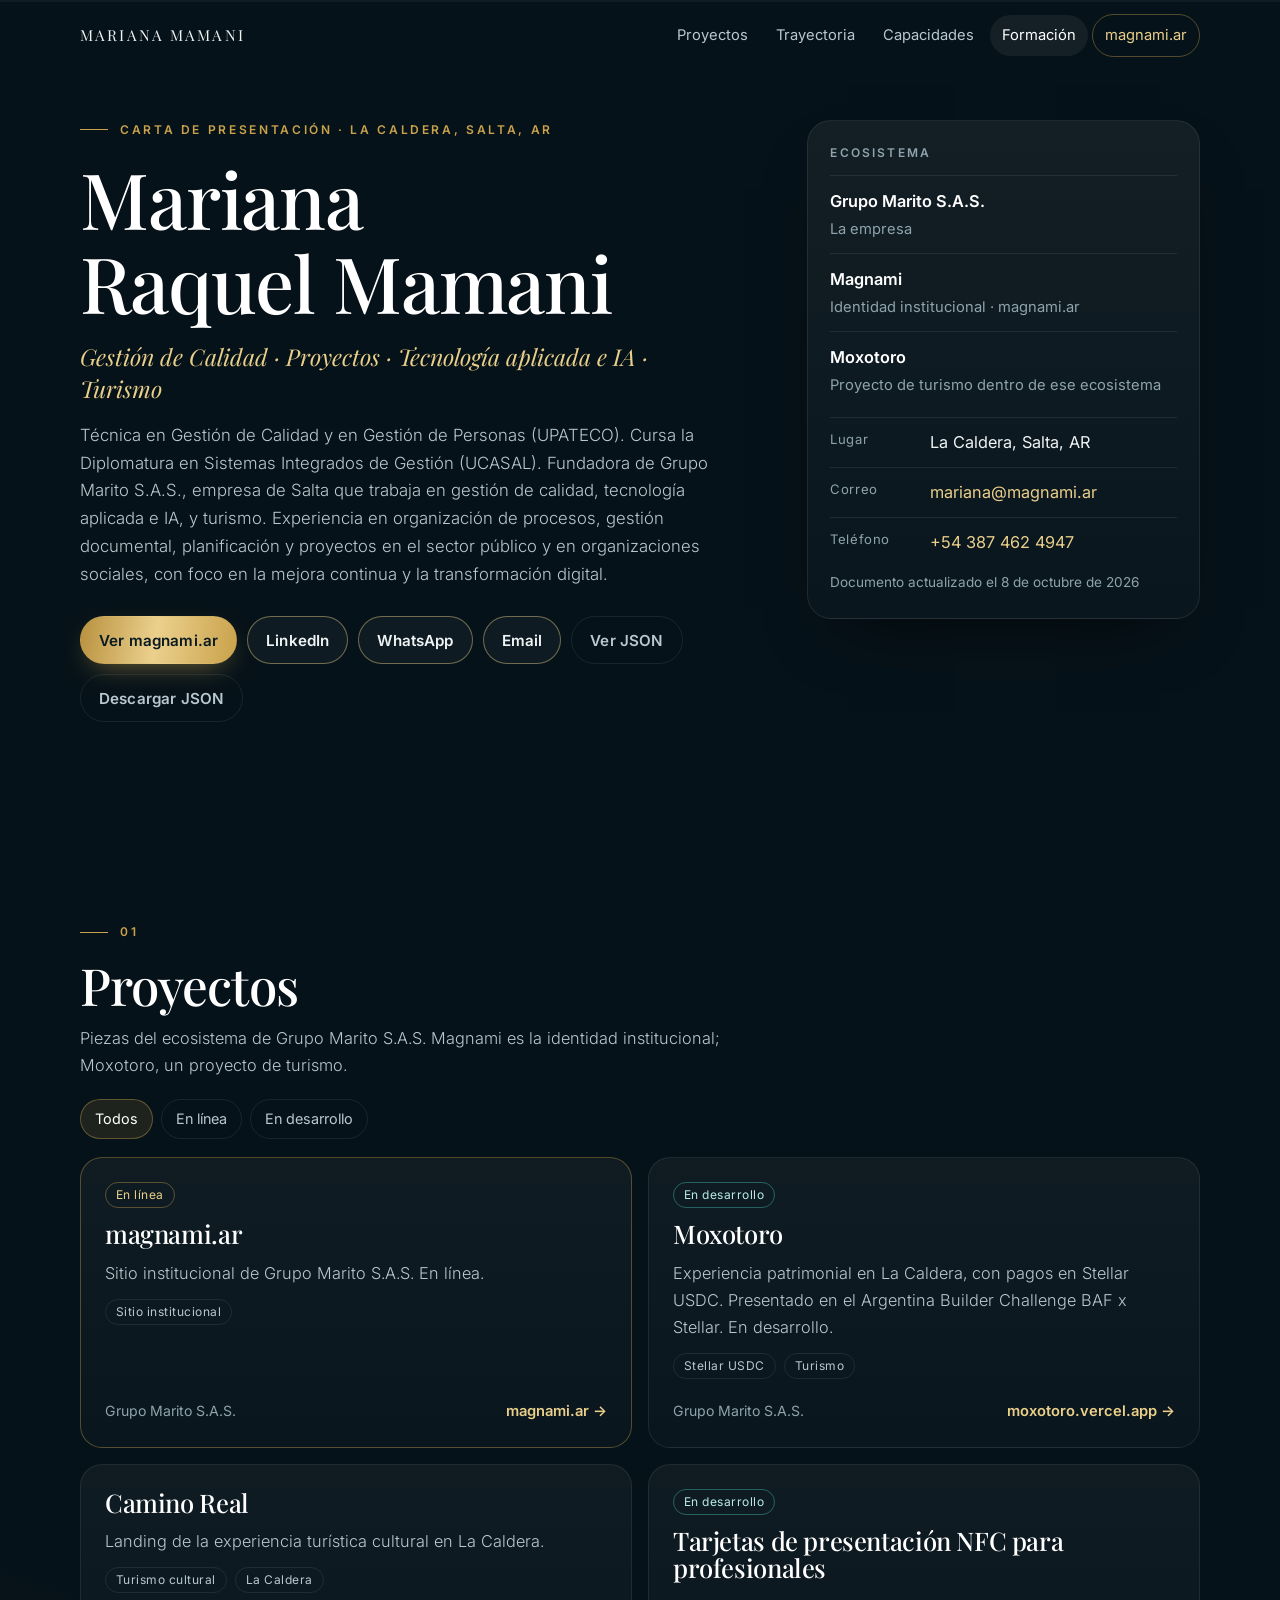
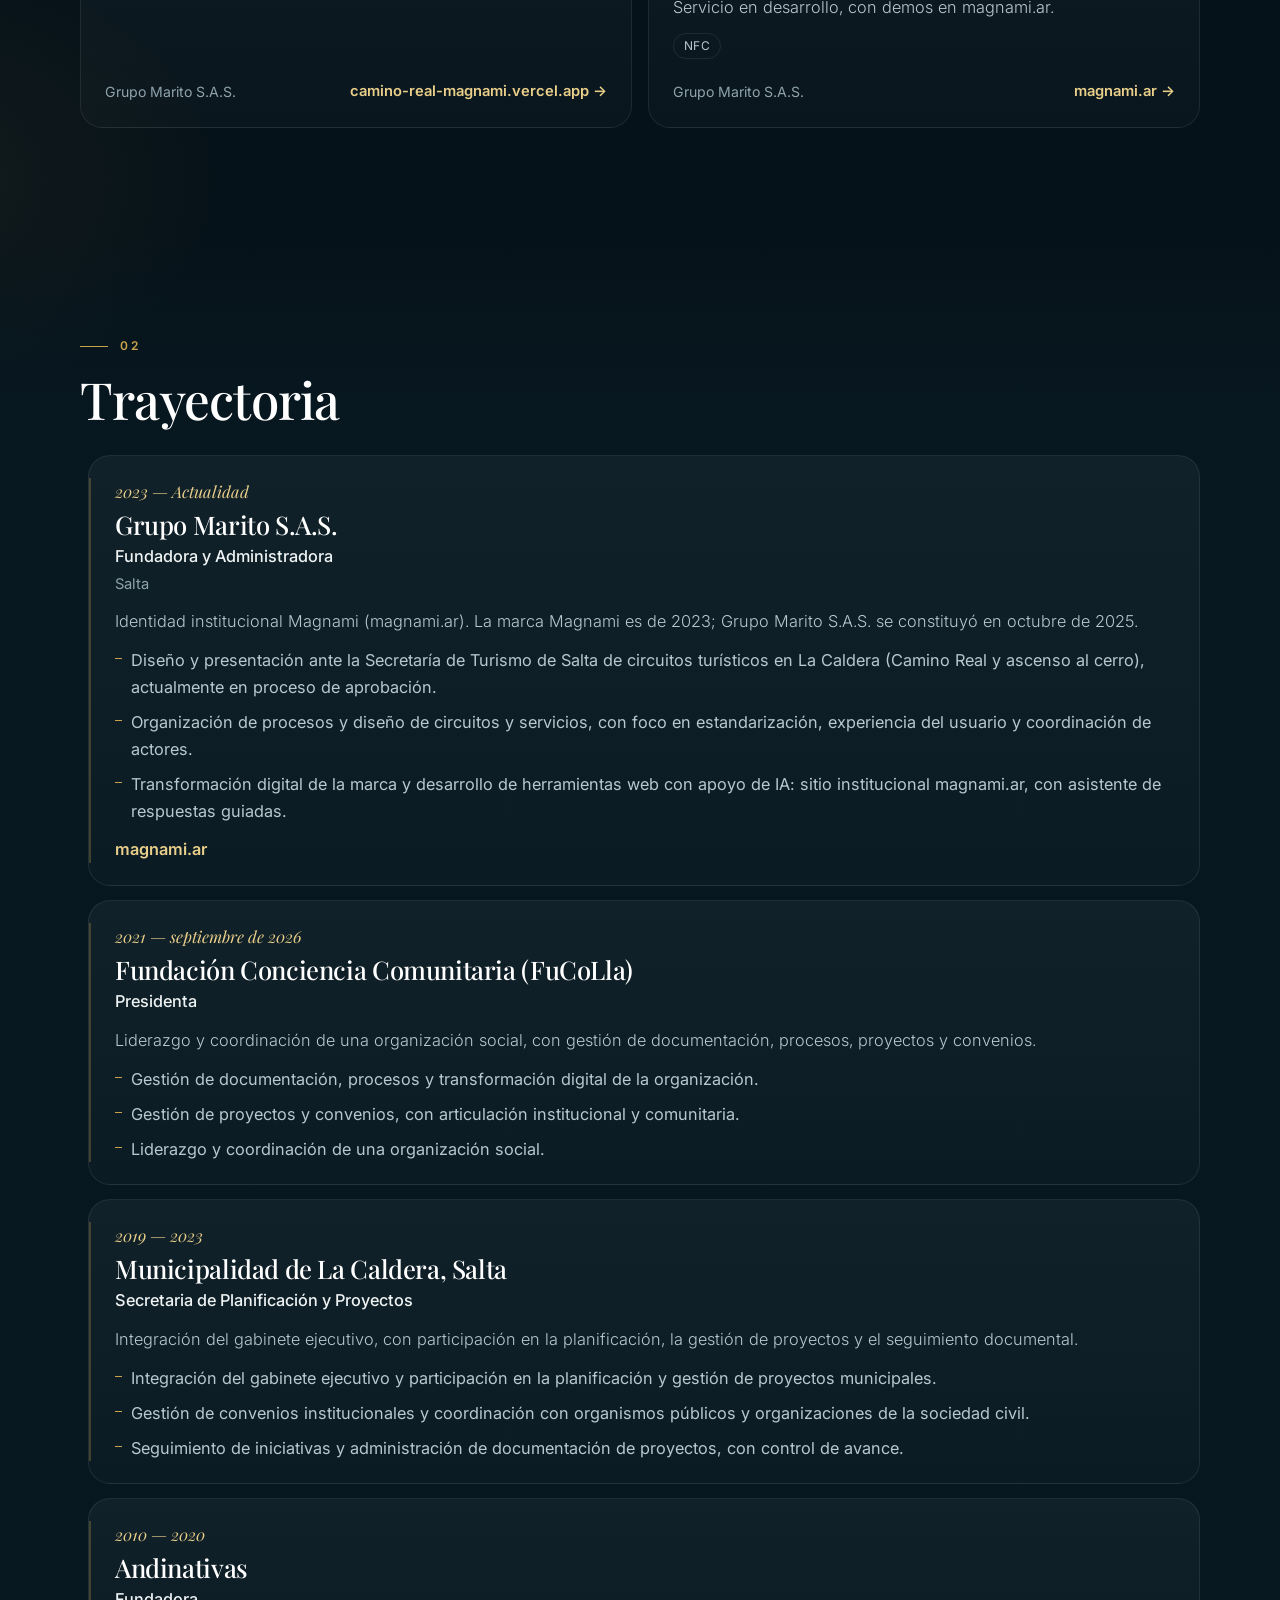
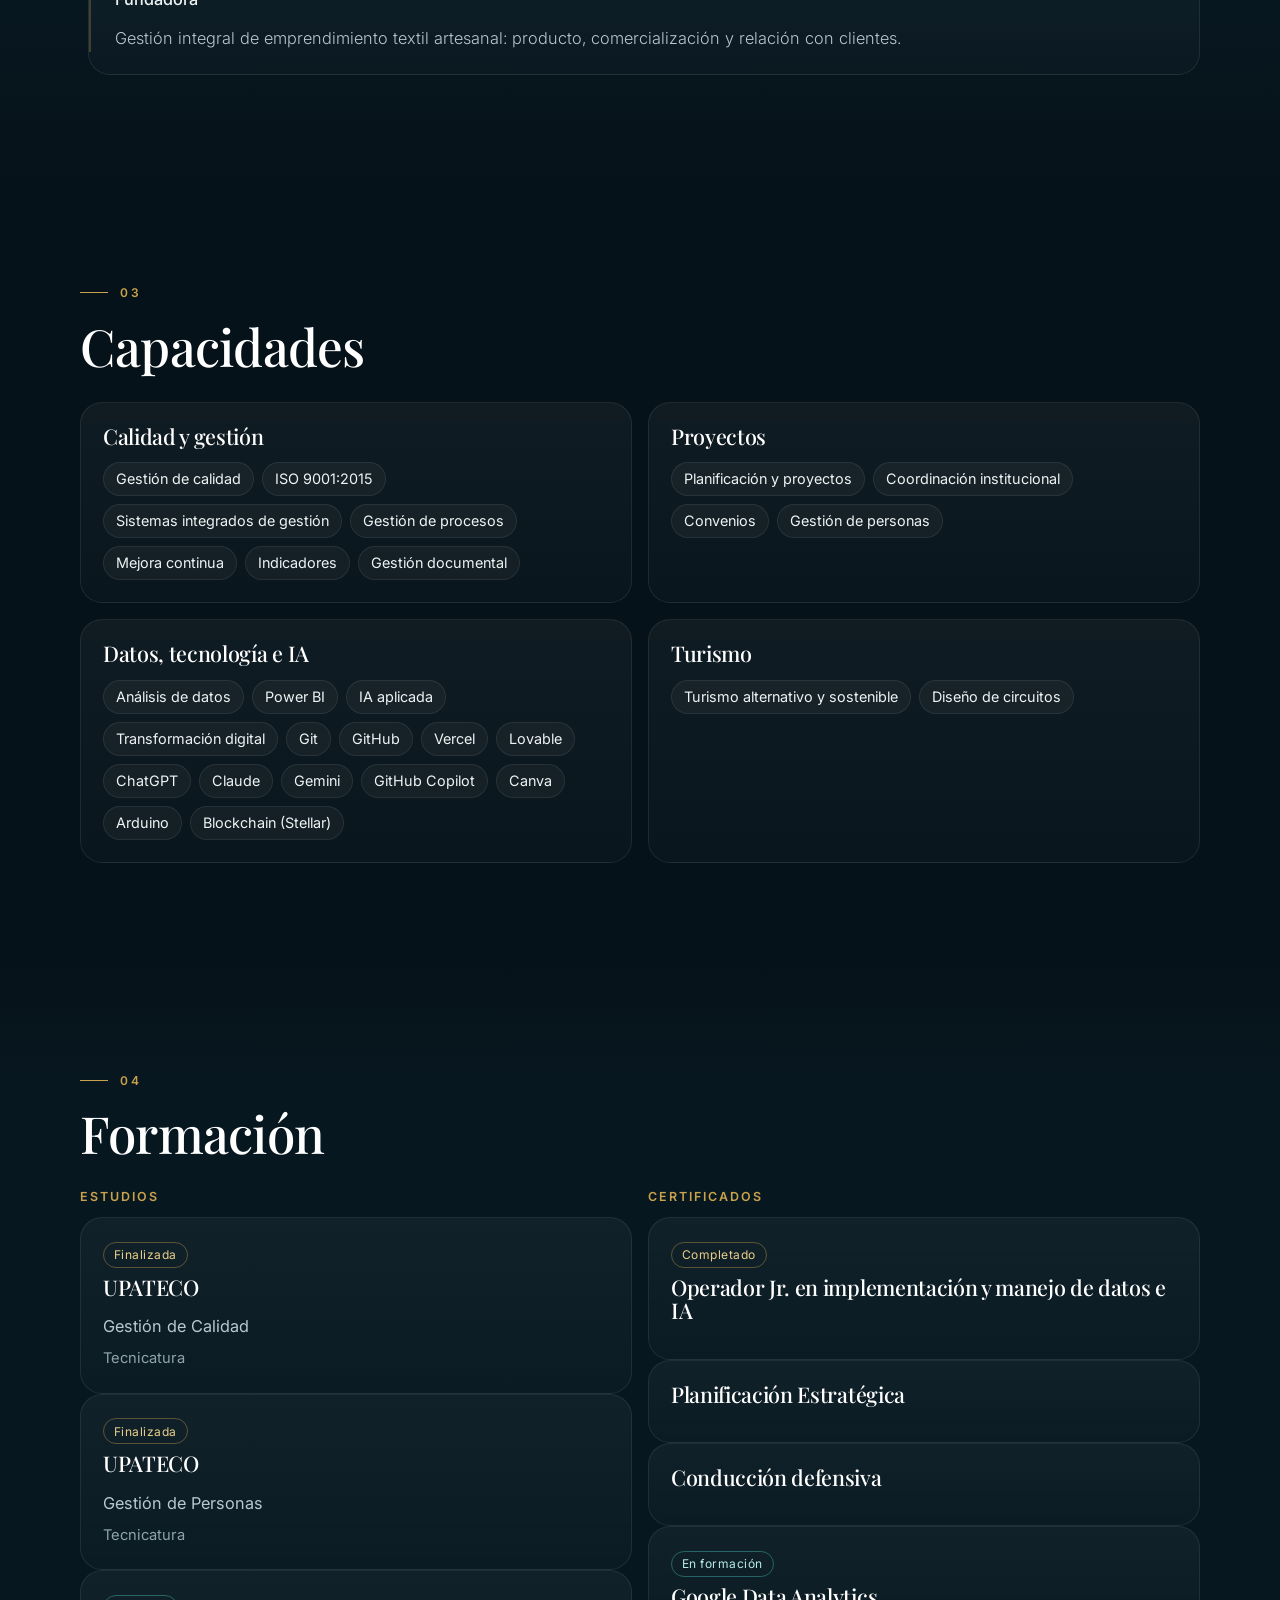
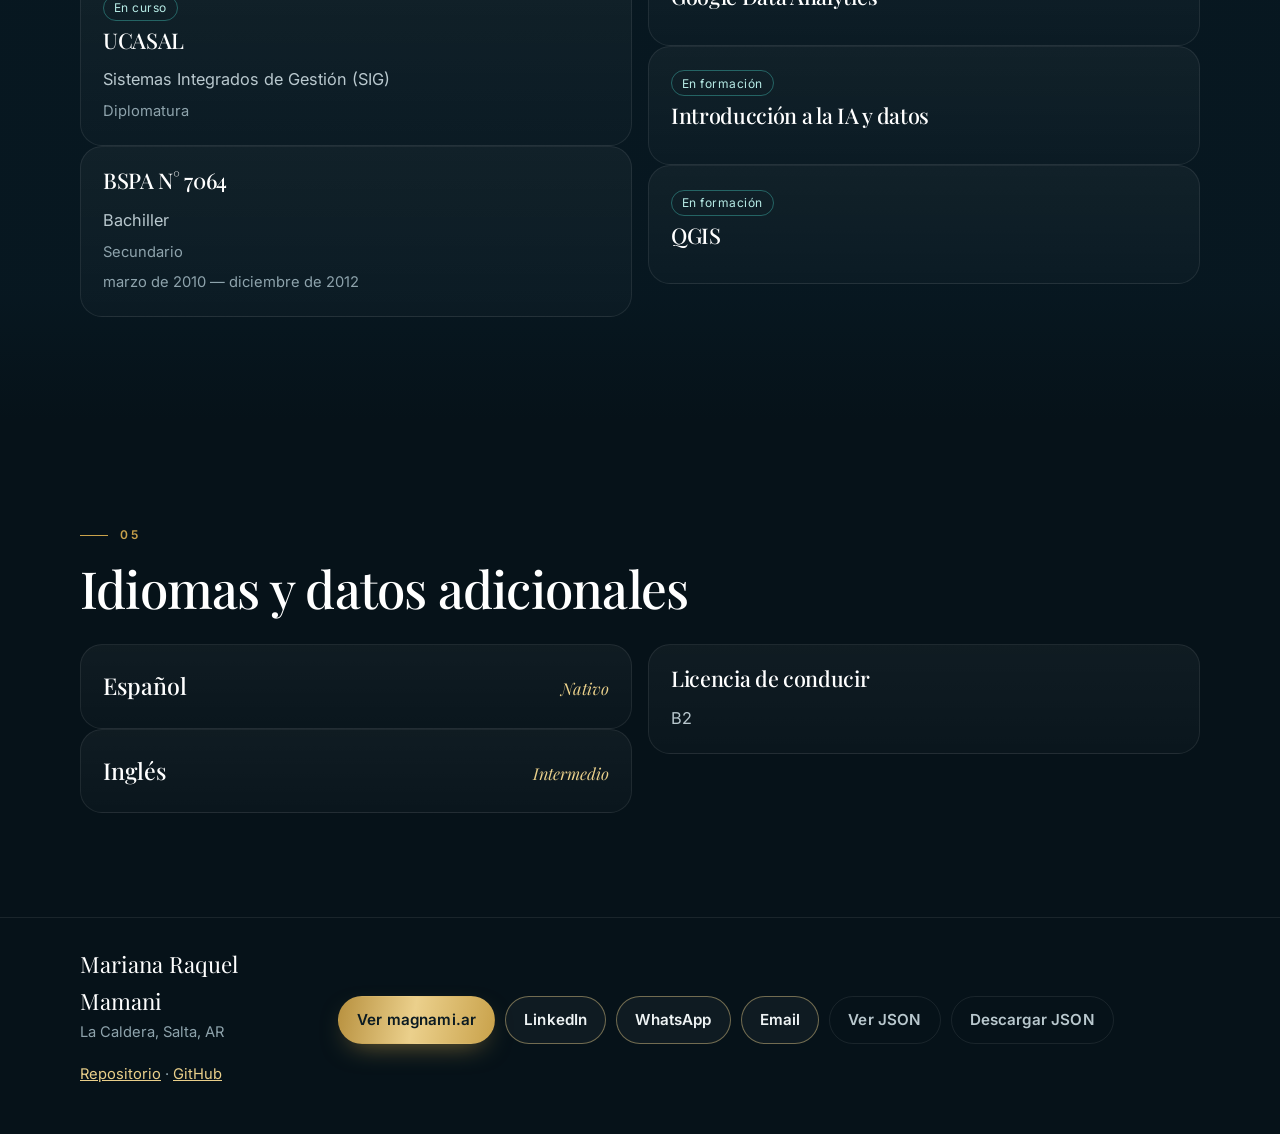
==== index.html @ 12d45c4a "Actualizar el currículum y publicar la carta de presentación. El JSON Resume queda alineado con los " ====
<!DOCTYPE html>
<html lang="es">
<head>
  <meta charset="utf-8">
  <meta name="viewport" content="width=device-width, initial-scale=1">
  <title>Mariana Raquel Mamani · Gestión de Calidad, Proyectos y Tecnología</title>
  <meta name="description" content="Técnica en Gestión de Calidad y en Gestión de Personas. Fundadora de Grupo Marito S.A.S. (Magnami), La Caldera, Salta. Proyectos, tecnología aplicada e IA, y turismo.">
  <meta name="author" content="Mariana Raquel Mamani">
  <meta name="theme-color" content="#061219">
  <meta name="color-scheme" content="dark">
  <link rel="canonical" href="https://maritosas.github.io/resume.json/">
  <meta property="og:locale" content="es_AR">
  <meta property="og:type" content="website">
  <meta property="og:site_name" content="Mariana Raquel Mamani">
  <meta property="og:title" content="Mariana Raquel Mamani · Gestión de Calidad, Proyectos y Tecnología">
  <meta property="og:description" content="Técnica en Gestión de Calidad y en Gestión de Personas. Fundadora de Grupo Marito S.A.S. (Magnami), La Caldera, Salta. Proyectos, tecnología aplicada e IA, y turismo.">
  <meta property="og:url" content="https://maritosas.github.io/resume.json/">
  <meta name="twitter:card" content="summary">
  <meta name="twitter:title" content="Mariana Raquel Mamani · Gestión de Calidad, Proyectos y Tecnología">
  <meta name="twitter:description" content="Técnica en Gestión de Calidad y en Gestión de Personas. Fundadora de Grupo Marito S.A.S. (Magnami), La Caldera, Salta. Proyectos, tecnología aplicada e IA, y turismo.">
  <link rel="icon" href="favicon.svg" type="image/svg+xml">
  <link rel="preconnect" href="https://fonts.googleapis.com">
  <link rel="preconnect" href="https://fonts.gstatic.com" crossorigin>
  <link href="https://fonts.googleapis.com/css2?family=Inter:wght@300;400;500;600&family=Playfair+Display:ital,wght@0,500;0,600;1,500;1,600&display=swap" rel="stylesheet">
  <link rel="stylesheet" href="styles.css">
  <script type="application/ld+json" id="person-jsonld">
  {
    "@context": "https://schema.org",
    "@type": "Person",
    "name": "Mariana Raquel Mamani",
    "url": "https://magnami.ar",
    "email": "mariana@magnami.ar",
    "telephone": "+54 387 462 4947"
  }
  </script>
</head>
<body>
  <a class="skip" href="#contenido">Saltar al contenido</a>
  <div class="progress" aria-hidden="true"><span id="progress"></span></div>

  <header class="nav" id="top">
    <div class="wrap nav-inner">
      <a class="brand" href="#inicio">Mariana Mamani</a>
      <button class="nav-toggle" type="button" aria-expanded="false" aria-controls="nav-menu">Menú</button>
      <nav class="nav-menu" id="nav-menu" aria-label="Secciones">
        <a href="#proyectos">Proyectos</a>
        <a href="#trayectoria">Trayectoria</a>
        <a href="#capacidades">Capacidades</a>
        <a href="#formacion">Formación</a>
        <a class="nav-cta" href="https://magnami.ar" target="_blank" rel="noopener noreferrer">magnami.ar</a>
      </nav>
    </div>
  </header>

  <main id="contenido">
    <section class="hero" id="inicio" aria-labelledby="hero-name">
      <div class="wrap hero-grid">
        <div class="hero-copy">
          <p class="eyebrow" id="hero-kicker"><span>Carta de presentación</span></p>
          <h1 id="hero-name">Mariana Raquel Mamani</h1>
          <p class="hero-label" id="hero-label">Gestión de Calidad · Proyectos · Tecnología aplicada e IA · Turismo</p>
          <p class="hero-summary" id="hero-summary"></p>
          <div class="actions" aria-label="Contacto y enlaces">
            <a class="btn btn-gold" id="link-web" href="https://magnami.ar" target="_blank" rel="noopener noreferrer">Ver magnami.ar</a>
            <a class="btn btn-line" id="link-in" href="https://linkedin.com/in/marianamamani" target="_blank" rel="noopener noreferrer">LinkedIn</a>
            <a class="btn btn-line" id="link-wa" href="https://wa.me/543874624947" target="_blank" rel="noopener noreferrer">WhatsApp</a>
            <a class="btn btn-line" id="link-mail" href="mailto:mariana@magnami.ar">Email</a>
            <a class="btn btn-quiet" id="link-json" href="resume.json" target="_blank" rel="noopener noreferrer">Ver JSON</a>
            <a class="btn btn-quiet" id="link-download" href="resume.json" download="resume.json">Descargar JSON</a>
          </div>
        </div>

        <aside class="panel" aria-label="Ecosistema y contacto">
          <p class="panel-kicker">Ecosistema</p>
          <ol class="eco">
            <li>
              <b>Grupo Marito S.A.S.</b>
              <span>La empresa</span>
            </li>
            <li>
              <b>Magnami</b>
              <span>Identidad institucional · magnami.ar</span>
            </li>
            <li>
              <b>Moxotoro</b>
              <span>Proyecto de turismo dentro de ese ecosistema</span>
            </li>
          </ol>
          <dl class="ficha" id="ficha">
            <div><dt>Lugar</dt><dd id="ficha-lugar">La Caldera, Salta, AR</dd></div>
            <div><dt>Correo</dt><dd id="ficha-correo"><a href="mailto:mariana@magnami.ar">mariana@magnami.ar</a></dd></div>
            <div><dt>Teléfono</dt><dd id="ficha-tel"><a href="tel:+543874624947">+54 387 462 4947</a></dd></div>
          </dl>
          <p class="updated" id="updated" hidden></p>
        </aside>
      </div>
    </section>

    <section class="section" id="proyectos" aria-labelledby="proyectos-title">
      <div class="wrap">
        <header class="section-head" data-reveal>
          <p class="eyebrow"><span>01</span></p>
          <h2 id="proyectos-title">Proyectos</h2>
          <p class="section-lead">Piezas del ecosistema de Grupo Marito S.A.S. Magnami es la identidad institucional; Moxotoro, un proyecto de turismo.</p>
        </header>
        <div class="filters" id="project-filters" role="toolbar" aria-label="Filtrar proyectos" data-reveal></div>
        <p class="visually-hidden" id="filter-status" aria-live="polite"></p>
        <div class="project-grid" id="project-grid"></div>
      </div>
    </section>

    <section class="section section-alt" id="trayectoria" aria-labelledby="trayectoria-title">
      <div class="wrap">
        <header class="section-head" data-reveal>
          <p class="eyebrow"><span>02</span></p>
          <h2 id="trayectoria-title">Trayectoria</h2>
        </header>
        <div class="timeline" id="work-list"></div>
      </div>
    </section>

    <section class="section" id="capacidades" aria-labelledby="capacidades-title">
      <div class="wrap">
        <header class="section-head" data-reveal>
          <p class="eyebrow"><span>03</span></p>
          <h2 id="capacidades-title">Capacidades</h2>
        </header>
        <div class="skill-grid" id="skill-grid"></div>
      </div>
    </section>

    <section class="section section-alt" id="formacion" aria-labelledby="formacion-title">
      <div class="wrap">
        <header class="section-head" data-reveal>
          <p class="eyebrow"><span>04</span></p>
          <h2 id="formacion-title">Formación</h2>
        </header>
        <div class="split">
          <div>
            <h3 class="block-title" data-reveal>Estudios</h3>
            <div class="stack" id="education-list"></div>
          </div>
          <div>
            <h3 class="block-title" data-reveal>Certificados</h3>
            <div class="stack" id="certificate-list"></div>
          </div>
        </div>
      </div>
    </section>

    <section class="section" id="idiomas" aria-labelledby="idiomas-title">
      <div class="wrap">
        <header class="section-head" data-reveal>
          <p class="eyebrow"><span>05</span></p>
          <h2 id="idiomas-title">Idiomas y datos adicionales</h2>
        </header>
        <div class="extra-grid">
          <div class="stack" id="language-list"></div>
          <div class="stack" id="interest-list"></div>
        </div>
      </div>
    </section>
  </main>

  <footer class="footer" id="contacto">
    <div class="wrap footer-inner">
      <div>
        <p class="footer-name">Mariana Raquel Mamani</p>
        <p class="footer-note" id="footer-place">La Caldera, Salta, AR</p>
      </div>
      <div class="actions actions-footer">
        <a class="btn btn-gold" href="https://magnami.ar" target="_blank" rel="noopener noreferrer">Ver magnami.ar</a>
        <a class="btn btn-line" href="https://linkedin.com/in/marianamamani" target="_blank" rel="noopener noreferrer">LinkedIn</a>
        <a class="btn btn-line" href="https://wa.me/543874624947" target="_blank" rel="noopener noreferrer">WhatsApp</a>
        <a class="btn btn-line" href="mailto:mariana@magnami.ar">Email</a>
        <a class="btn btn-quiet" href="resume.json" target="_blank" rel="noopener noreferrer">Ver JSON</a>
        <a class="btn btn-quiet" href="resume.json" download="resume.json">Descargar JSON</a>
      </div>
      <p class="footer-meta">
        <a href="https://github.com/MaritoSAS/resume.json">Repositorio</a>
        <span aria-hidden="true">·</span>
        <a href="https://github.com/MaritoSAS">GitHub</a>
      </p>
    </div>
  </footer>

  <noscript>
    <p class="noscript">Para ver la carta de presentación hace falta JavaScript. El archivo <a href="resume.json">resume.json</a> sigue disponible.</p>
  </noscript>
  <script src="main.js" defer></script>
</body>
</html>
---- styles.css ----
/* Carta de presentación · Mariana Raquel Mamani
   Misma familia que magnami.ar: petróleo, dorado, Inter + Playfair.
   Composición propia, de lectura, no réplica del sitio institucional. */

:root {
  --bg: #061219;
  --bg-2: #081820;
  --petrol: #0f3b4c;
  --gold: #c9a24b;
  --gold-2: #e9cf8a;
  --gold-3: #b8913f;
  --teal: #3fb8af;
  --tx: #eef3f4;
  --tx-2: #b9c8ce;
  --tx-3: #8ea3ac;
  --line: rgba(255, 255, 255, 0.08);
  --line-gold: rgba(201, 162, 75, 0.4);
  --serif: "Playfair Display", Georgia, "Times New Roman", serif;
  --sans: Inter, system-ui, -apple-system, "Segoe UI", Roboto, sans-serif;
  --wrap: 1120px;
  --ease: cubic-bezier(0.22, 0.8, 0.2, 1);
  --nav: 72px;
}

*,
*::before,
*::after { box-sizing: border-box; }

html {
  scroll-behavior: smooth;
  scroll-padding-top: calc(var(--nav) + 12px);
}

body {
  margin: 0;
  background:
    radial-gradient(900px 480px at 100% -10%, rgba(15, 59, 76, 0.85), transparent 60%),
    radial-gradient(640px 420px at -10% 30%, rgba(201, 162, 75, 0.08), transparent 55%),
    var(--bg);
  color: var(--tx);
  font-family: var(--sans);
  font-weight: 400;
  font-size: 1.02rem;
  line-height: 1.65;
  -webkit-font-smoothing: antialiased;
}

img { max-width: 100%; }

a { color: inherit; }

h1, h2, h3 {
  margin: 0;
  font-family: var(--serif);
  font-weight: 500;
  letter-spacing: -0.015em;
  line-height: 1.08;
}

p { margin: 0; }

button, a { -webkit-tap-highlight-color: transparent; }

:focus-visible {
  outline: 2px solid var(--gold-2);
  outline-offset: 3px;
}

::selection {
  background: rgba(201, 162, 75, 0.35);
  color: #fff;
}

.skip {
  position: fixed;
  left: 16px;
  top: -60px;
  z-index: 200;
  background: var(--gold);
  color: #0a1a22;
  padding: 10px 14px;
  border-radius: 10px;
  font-weight: 600;
  text-decoration: none;
}

.skip:focus { top: 12px; }

.visually-hidden {
  position: absolute;
  width: 1px;
  height: 1px;
  padding: 0;
  margin: -1px;
  overflow: hidden;
  clip: rect(0, 0, 0, 0);
  white-space: nowrap;
  border: 0;
}

.wrap {
  width: min(var(--wrap), calc(100% - 40px));
  margin-inline: auto;
}

.progress {
  position: fixed;
  inset: 0 0 auto;
  height: 2px;
  z-index: 120;
  pointer-events: none;
  background: rgba(255, 255, 255, 0.04);
}

.progress span {
  display: block;
  height: 100%;
  width: 100%;
  transform-origin: 0 50%;
  transform: scaleX(0);
  background: linear-gradient(90deg, var(--teal), var(--gold) 55%, var(--gold-2));
}

/* Nav */

.nav {
  position: sticky;
  top: 0;
  z-index: 40;
  height: var(--nav);
  display: flex;
  align-items: center;
  transition: background 0.35s var(--ease), border-color 0.35s var(--ease);
  border-bottom: 1px solid transparent;
}

.nav.is-stuck {
  background: rgba(6, 18, 25, 0.82);
  backdrop-filter: blur(16px);
  border-bottom-color: rgba(201, 162, 75, 0.18);
}

.nav-inner {
  display: flex;
  align-items: center;
  justify-content: space-between;
  gap: 16px;
}

.brand {
  font-family: var(--serif);
  letter-spacing: 0.14em;
  text-transform: uppercase;
  text-decoration: none;
  font-size: 0.95rem;
  color: var(--tx);
}

.nav-menu {
  display: flex;
  align-items: center;
  gap: 4px;
}

.nav-menu a {
  text-decoration: none;
  color: var(--tx-2);
  font-size: 0.92rem;
  padding: 8px 12px;
  border-radius: 999px;
  transition: color 0.25s var(--ease), background 0.25s var(--ease);
}

.nav-menu a:hover,
.nav-menu a[aria-current="true"] {
  color: #fff;
  background: rgba(255, 255, 255, 0.06);
}

.nav-cta {
  color: var(--gold-2) !important;
  border: 1px solid var(--line-gold);
}

.nav-toggle {
  display: none;
  min-height: 44px;
  padding: 0 14px;
  border-radius: 999px;
  border: 1px solid var(--line-gold);
  background: transparent;
  color: var(--gold-2);
  font: inherit;
  font-size: 0.92rem;
  cursor: pointer;
}

/* Hero */

.hero {
  padding: 28px 0 72px;
}

.hero-grid {
  display: grid;
  gap: 28px;
}

.eyebrow {
  display: flex;
  align-items: center;
  gap: 12px;
  margin: 0 0 16px;
  color: var(--gold);
  font-size: 0.75rem;
  font-weight: 600;
  letter-spacing: 0.22em;
  text-transform: uppercase;
}

.eyebrow span {
  display: inline-flex;
  align-items: center;
  gap: 12px;
}

.eyebrow span::before {
  content: "";
  width: 28px;
  height: 1px;
  background: var(--gold);
}

.hero-copy h1,
#hero-name {
  font-size: clamp(2.55rem, 6.4vw, 4.85rem);
  color: #fff;
  max-width: 9.2em;
  text-wrap: balance;
}

.hero-label {
  margin-top: 18px;
  max-width: 38rem;
  color: var(--gold-2);
  font-family: var(--serif);
  font-style: italic;
  font-size: clamp(1.15rem, 2vw, 1.45rem);
  line-height: 1.35;
}

.hero-summary {
  margin-top: 18px;
  max-width: 42rem;
  color: var(--tx-2);
  font-weight: 300;
  font-size: 1.05rem;
}

.actions {
  display: flex;
  flex-wrap: wrap;
  gap: 10px;
  margin-top: 28px;
}

.btn {
  display: inline-flex;
  align-items: center;
  justify-content: center;
  min-height: 48px;
  padding: 0 18px;
  border-radius: 999px;
  text-decoration: none;
  font-weight: 600;
  font-size: 0.95rem;
  letter-spacing: 0.01em;
  border: 1px solid transparent;
  transition: transform 0.35s var(--ease), background 0.3s var(--ease), border-color 0.3s var(--ease), box-shadow 0.35s var(--ease);
}

.btn:hover { transform: translateY(-2px); }

.btn-gold {
  color: #0a1a22;
  background: linear-gradient(100deg, #b8913f, #ebd08c 48%, #c9a24b);
  box-shadow: 0 10px 28px -12px rgba(201, 162, 75, 0.7);
}

.btn-gold:hover {
  box-shadow: 0 16px 32px -12px rgba(201, 162, 75, 0.85);
}

.btn-line {
  color: var(--tx);
  background: rgba(255, 255, 255, 0.04);
  border-color: rgba(233, 207, 138, 0.45);
}

.btn-line:hover {
  background: rgba(201, 162, 75, 0.12);
  border-color: var(--gold-2);
}

.btn-quiet {
  color: var(--tx-2);
  background: transparent;
  border-color: var(--line);
}

.btn-quiet:hover {
  color: #fff;
  border-color: rgba(255, 255, 255, 0.28);
}

.panel {
  border-radius: 24px;
  border: 1px solid var(--line);
  background:
    linear-gradient(180deg, rgba(255, 255, 255, 0.055), rgba(255, 255, 255, 0.02));
  padding: 22px 22px 8px;
  box-shadow: 0 30px 70px -40px rgba(0, 0, 0, 0.85);
}

.panel-kicker {
  margin-bottom: 12px;
  color: var(--tx-3);
  font-size: 0.75rem;
  font-weight: 600;
  letter-spacing: 0.18em;
  text-transform: uppercase;
}

.eco {
  list-style: none;
  margin: 0;
  padding: 0;
  display: grid;
  gap: 0;
}

.eco li {
  display: grid;
  gap: 2px;
  padding: 12px 0;
  border-top: 1px solid var(--line);
}

.eco b {
  font-weight: 600;
  color: #fff;
}

.eco span {
  color: var(--tx-3);
  font-size: 0.92rem;
}

.ficha {
  margin: 8px 0 0;
}

.ficha div {
  display: grid;
  grid-template-columns: 92px 1fr;
  gap: 8px;
  padding: 11px 0;
  border-top: 1px solid var(--line);
}

.ficha dt {
  color: var(--tx-3);
  font-size: 0.82rem;
  letter-spacing: 0.04em;
}

.ficha dd {
  margin: 0;
  overflow-wrap: anywhere;
}

.ficha a {
  color: var(--gold-2);
  text-decoration: none;
}

.ficha a:hover { text-decoration: underline; }

.updated {
  margin: 4px 0 16px;
  color: var(--tx-3);
  font-size: 0.85rem;
}

/* Sections */

.section { padding: 72px 0; }

.section-alt {
  background: linear-gradient(180deg, transparent, rgba(8, 26, 36, 0.65) 12%, rgba(8, 26, 36, 0.65) 88%, transparent);
}

.section-head { margin-bottom: 28px; max-width: 40rem; }

.section h2 {
  font-size: clamp(2rem, 4vw, 3.3rem);
  color: #fff;
}

.section-lead {
  margin-top: 12px;
  color: var(--tx-2);
  font-weight: 300;
}

.block-title {
  margin-bottom: 14px;
  font-family: var(--sans);
  font-size: 0.78rem;
  font-weight: 600;
  letter-spacing: 0.16em;
  text-transform: uppercase;
  color: var(--gold);
}

.filters {
  display: flex;
  flex-wrap: wrap;
  gap: 8px;
  margin: -8px 0 18px;
}

.chip {
  min-height: 40px;
  padding: 0 14px;
  border-radius: 999px;
  border: 1px solid var(--line);
  background: transparent;
  color: var(--tx-2);
  font: inherit;
  font-size: 0.9rem;
  cursor: pointer;
  transition: border-color 0.25s var(--ease), background 0.25s var(--ease), color 0.25s var(--ease);
}

.chip:hover,
.chip[aria-pressed="true"] {
  color: #fff;
  border-color: var(--line-gold);
  background: rgba(201, 162, 75, 0.12);
}

.project-grid {
  display: grid;
  gap: 16px;
}

.card,
.job,
.skill-card,
.item {
  border-radius: 22px;
  border: 1px solid var(--line);
  background: linear-gradient(180deg, rgba(255, 255, 255, 0.045), rgba(255, 255, 255, 0.018));
  transition: transform 0.4s var(--ease), border-color 0.35s var(--ease), box-shadow 0.4s var(--ease), opacity 0.35s var(--ease);
}

.card {
  padding: 24px;
  display: flex;
  flex-direction: column;
  gap: 12px;
  min-height: 100%;
}

.project-card:first-child { border-color: rgba(201, 162, 75, 0.38); }

.card:hover,
.skill-card:hover,
.item:hover {
  transform: translateY(-6px);
  border-color: rgba(201, 162, 75, 0.45);
  box-shadow: 0 22px 44px -28px rgba(0, 0, 0, 0.9);
}

.card.is-dim {
  opacity: 0.38;
  transform: none;
  box-shadow: none;
}

.card-top {
  display: flex;
  flex-wrap: wrap;
  gap: 8px;
}

.tag {
  display: inline-flex;
  align-items: center;
  min-height: 26px;
  padding: 0 10px;
  border-radius: 999px;
  border: 1px solid var(--line);
  color: var(--tx-2);
  font-size: 0.75rem;
  letter-spacing: 0.04em;
}

.tag-live {
  color: var(--gold-2);
  border-color: var(--line-gold);
}

.tag-wip {
  color: #b7ebe6;
  border-color: rgba(63, 184, 175, 0.45);
}

.card h3 {
  font-size: clamp(1.55rem, 2vw, 2rem);
  color: #fff;
}

.card p { color: var(--tx-2); font-weight: 300; }

.card-meta {
  margin-top: auto;
  display: flex;
  flex-wrap: wrap;
  align-items: center;
  justify-content: space-between;
  gap: 10px;
  padding-top: 8px;
}

.entity {
  color: var(--tx-3);
  font-size: 0.88rem;
}

.card-link {
  color: var(--gold-2);
  text-decoration: none;
  font-weight: 600;
  font-size: 0.92rem;
  overflow-wrap: anywhere;
}

.card-link span {
  display: inline-block;
  transition: transform 0.35s var(--ease);
}

.card:hover .card-link span { transform: translateX(4px); }

.pills {
  display: flex;
  flex-wrap: wrap;
  gap: 8px;
}

/* Timeline */

.timeline {
  display: grid;
  gap: 14px;
  position: relative;
}

.job {
  padding: 22px 22px 22px 26px;
  position: relative;
}

.job::before {
  content: "";
  position: absolute;
  left: 0;
  top: 22px;
  bottom: 22px;
  width: 2px;
  background: rgba(201, 162, 75, 0.28);
}

.job.is-active::before { background: var(--gold); }

.when {
  color: var(--gold-2);
  font-family: var(--serif);
  font-style: italic;
  margin-bottom: 6px;
}

.job h3 {
  font-size: clamp(1.45rem, 2vw, 1.9rem);
  color: #fff;
}

.role {
  margin-top: 4px;
  color: var(--tx);
  font-weight: 500;
}

.where {
  margin-top: 2px;
  color: var(--tx-3);
  font-size: 0.92rem;
}

.job .summary {
  margin-top: 12px;
  color: var(--tx-2);
  font-weight: 300;
}

.job ul {
  margin: 12px 0 0;
  padding: 0;
  list-style: none;
  display: grid;
  gap: 8px;
}

.job li {
  position: relative;
  padding-left: 16px;
  color: var(--tx-2);
}

.job li::before {
  content: "";
  position: absolute;
  left: 0;
  top: 0.7em;
  width: 7px;
  height: 1px;
  background: var(--gold);
}

.job-link {
  display: inline-block;
  margin-top: 12px;
  color: var(--gold-2);
  text-decoration: none;
  font-weight: 600;
}

.job-link:hover { text-decoration: underline; }

/* Skills */

.skill-grid,
.split,
.extra-grid {
  display: grid;
  gap: 16px;
}

.skill-card,
.item { padding: 22px; }

.skill-card h3,
.item h3 {
  font-size: 1.35rem;
  color: #fff;
  margin-bottom: 14px;
}

.pill {
  display: inline-flex;
  align-items: center;
  min-height: 34px;
  padding: 0 12px;
  border-radius: 999px;
  background: rgba(255, 255, 255, 0.04);
  border: 1px solid var(--line);
  color: var(--tx);
  font-size: 0.9rem;
  transition: border-color 0.25s var(--ease), background 0.25s var(--ease);
}

.pill:hover {
  border-color: var(--line-gold);
  background: rgba(201, 162, 75, 0.1);
}

.badge {
  display: inline-flex;
  align-items: center;
  min-height: 26px;
  margin-bottom: 8px;
  padding: 0 10px;
  border-radius: 999px;
  font-size: 0.75rem;
  letter-spacing: 0.04em;
  border: 1px solid var(--line);
  color: var(--tx-2);
}

.badge-course,
.badge-train {
  color: #b7ebe6;
  border-color: rgba(63, 184, 175, 0.45);
}

.badge-done {
  color: var(--gold-2);
  border-color: var(--line-gold);
}

.item .area { color: var(--tx-2); }

.item .meta {
  margin-top: 6px;
  color: var(--tx-3);
  font-size: 0.92rem;
}

.lang {
  display: flex;
  justify-content: space-between;
  gap: 12px;
  align-items: baseline;
}

.lang b { font-family: var(--serif); font-size: 1.45rem; font-weight: 500; color: #fff; }

.lang span { color: var(--gold-2); font-style: italic; font-family: var(--serif); }

/* Footer */

.footer {
  padding: 28px 0 48px;
  border-top: 1px solid var(--line);
}

.footer-inner { display: grid; gap: 18px; }

.footer-name {
  font-family: var(--serif);
  font-size: 1.4rem;
  color: #fff;
}

.footer-note,
.footer-meta { color: var(--tx-3); font-size: 0.92rem; }

.footer-meta a { color: var(--gold-2); }

.actions-footer { margin-top: 0; }

.noscript {
  margin: 24px auto 48px;
  width: min(var(--wrap), calc(100% - 40px));
  color: var(--tx-2);
}

.error {
  margin-top: 16px;
  color: #f0c7c7;
}

/* Reveal only when motion is welcome */

@media (prefers-reduced-motion: no-preference) {
  .js [data-reveal] {
    opacity: 0;
    transform: translateY(22px);
    transition: opacity 0.8s var(--ease), transform 0.8s var(--ease);
    transition-delay: calc(var(--d, 0) * 70ms);
  }

  .js [data-reveal].is-in {
    opacity: 1;
    transform: none;
  }
}

@media (prefers-reduced-motion: reduce) {
  html { scroll-behavior: auto; }

  *,
  *::before,
  *::after {
    animation: none !important;
    transition: none !important;
  }

  .btn:hover,
  .card:hover,
  .skill-card:hover,
  .item:hover,
  .card:hover .card-link span {
    transform: none;
  }
}

@media (max-width: 860px) {
  .nav-toggle { display: inline-flex; }

  .nav-menu {
    display: none;
    position: absolute;
    top: calc(var(--nav) - 8px);
    left: 20px;
    right: 20px;
    flex-direction: column;
    align-items: stretch;
    padding: 10px;
    border-radius: 18px;
    border: 1px solid rgba(201, 162, 75, 0.28);
    background: rgba(6, 18, 25, 0.96);
    box-shadow: 0 24px 50px -24px rgba(0, 0, 0, 0.8);
  }

  .nav-menu.is-open { display: flex; }

  .nav-menu a { padding: 12px 14px; }
}

@media (max-width: 420px) {
  .wrap { width: min(var(--wrap), calc(100% - 32px)); }

  .actions .btn {
    flex: 1 1 calc(50% - 10px);
    padding-inline: 10px;
  }
}

@media (min-width: 900px) {
  .hero { padding: 48px 0 96px; }

  .hero-grid {
    grid-template-columns: minmax(0, 1.35fr) minmax(280px, 0.78fr);
    gap: 48px;
    align-items: start;
  }

  .section { padding: 104px 0; }

  .project-grid { grid-template-columns: 1fr 1fr; }

  .project-card:first-child { border-color: rgba(201, 162, 75, 0.38); }

  .skill-grid,
  .split,
  .extra-grid { grid-template-columns: 1fr 1fr; }

  .timeline { margin-left: 8px; }

  .footer-inner {
    grid-template-columns: 240px 1fr;
    align-items: end;
  }

  .footer-meta { grid-column: 1 / -1; }
}

@media (max-width: 720px) {
  .brand { letter-spacing: 0.08em; font-size: 0.84rem; }
}

@media print {
  body { background: #fff; color: #142028; }
  .nav, .progress, .actions, .filters, .noscript { display: none !important; }
  .card, .job, .skill-card, .item, .panel { break-inside: avoid; box-shadow: none; }
}
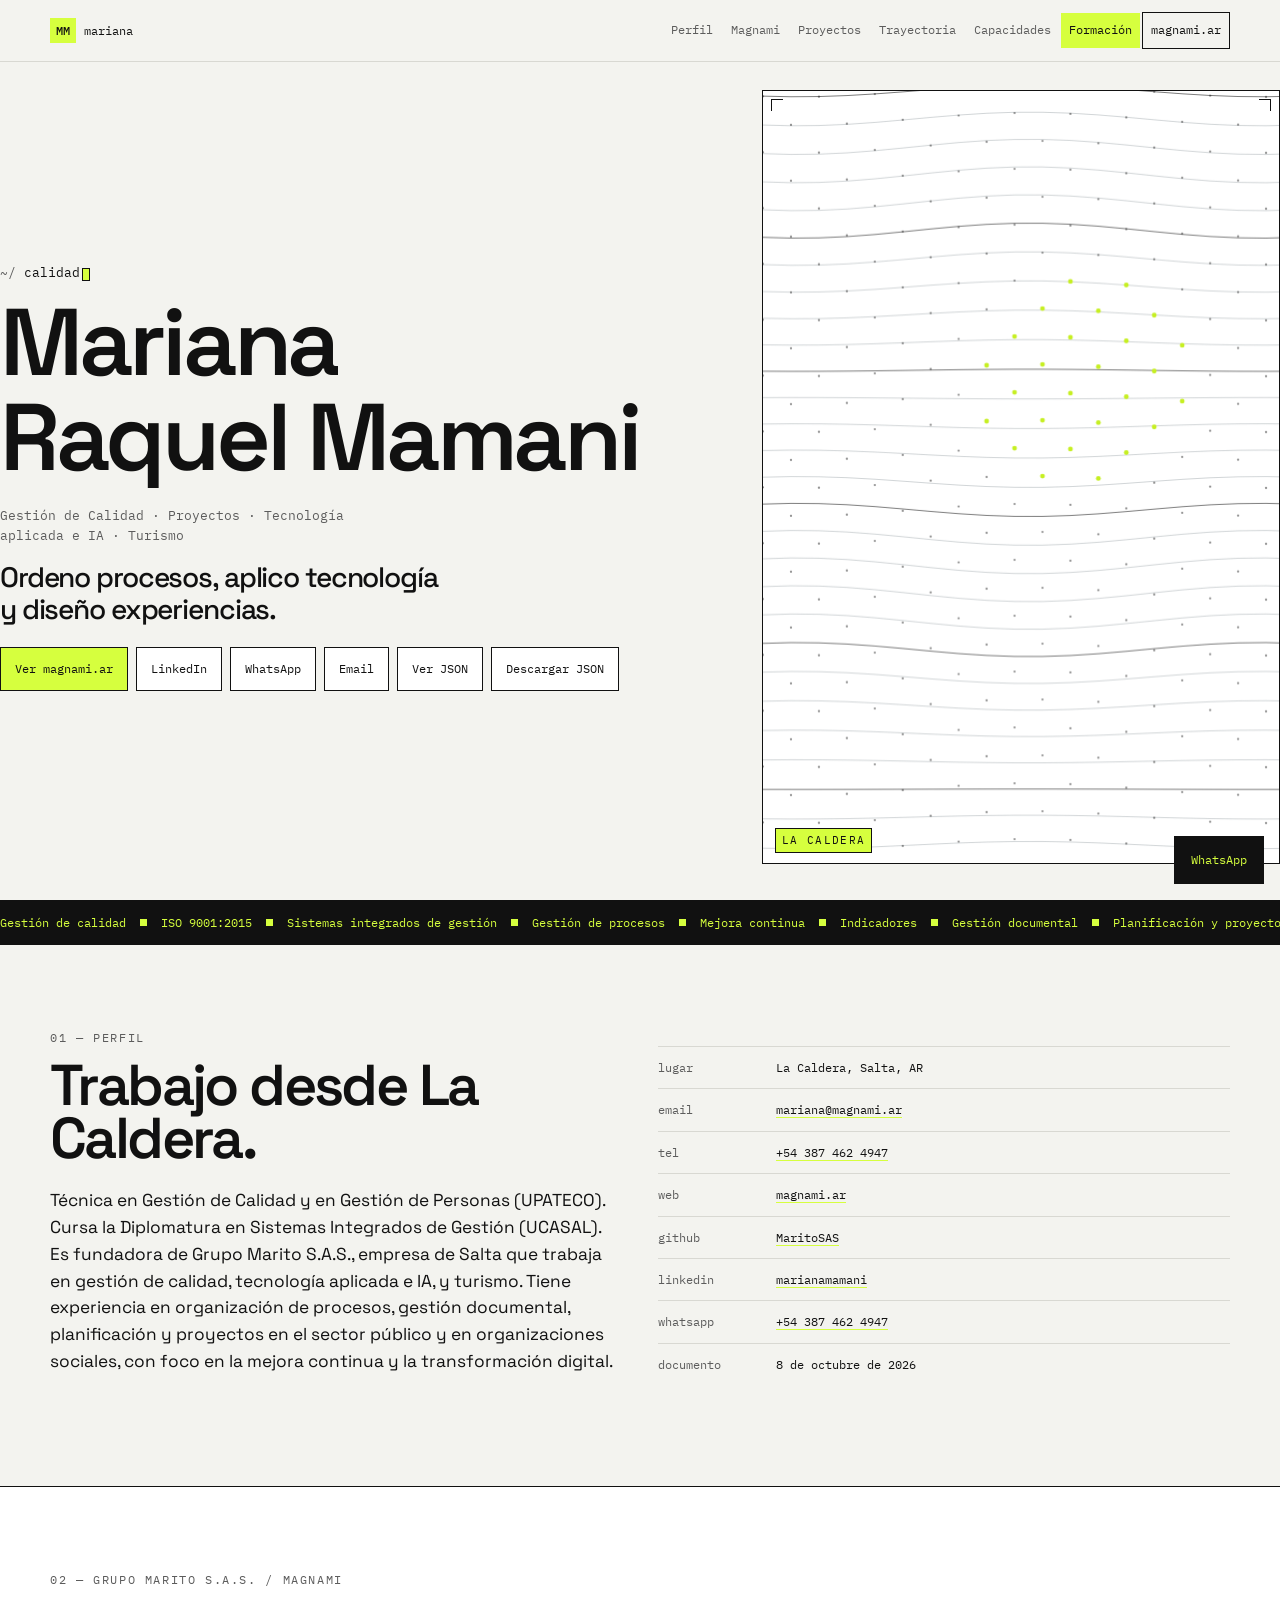
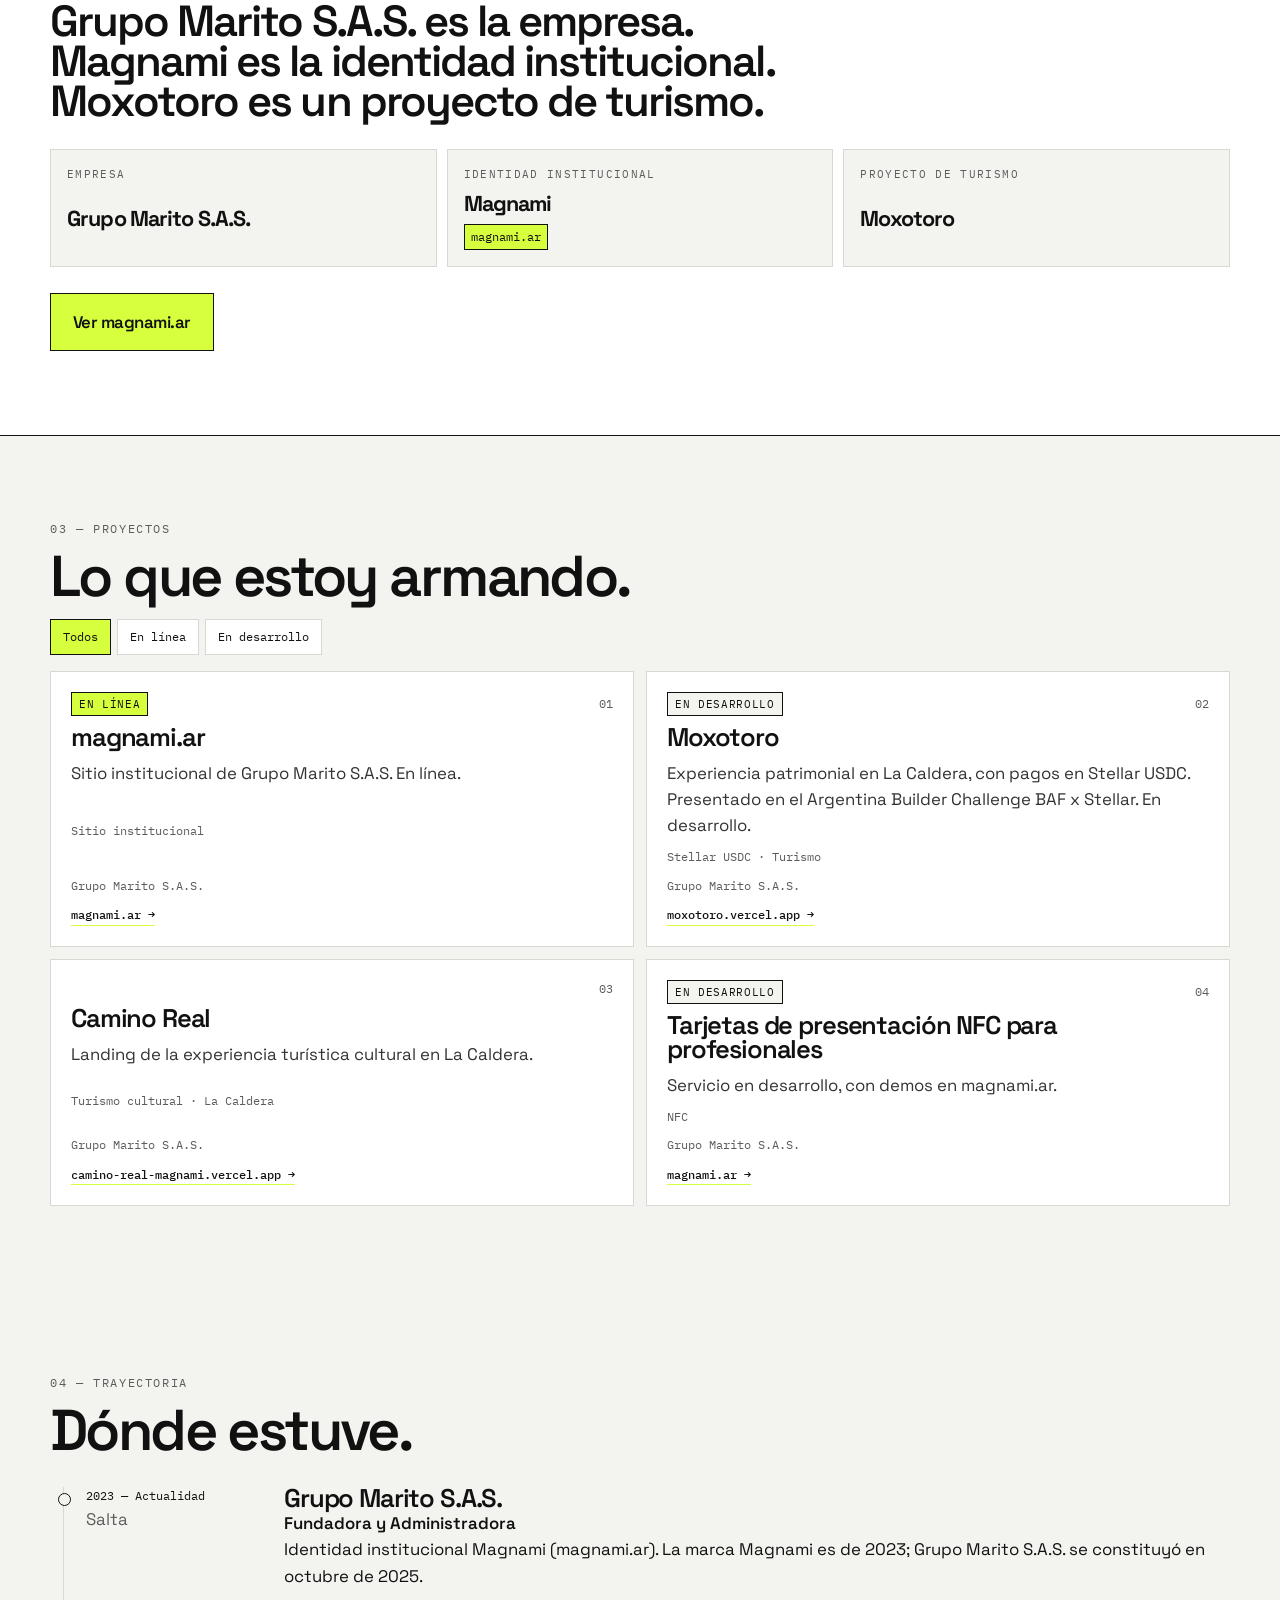
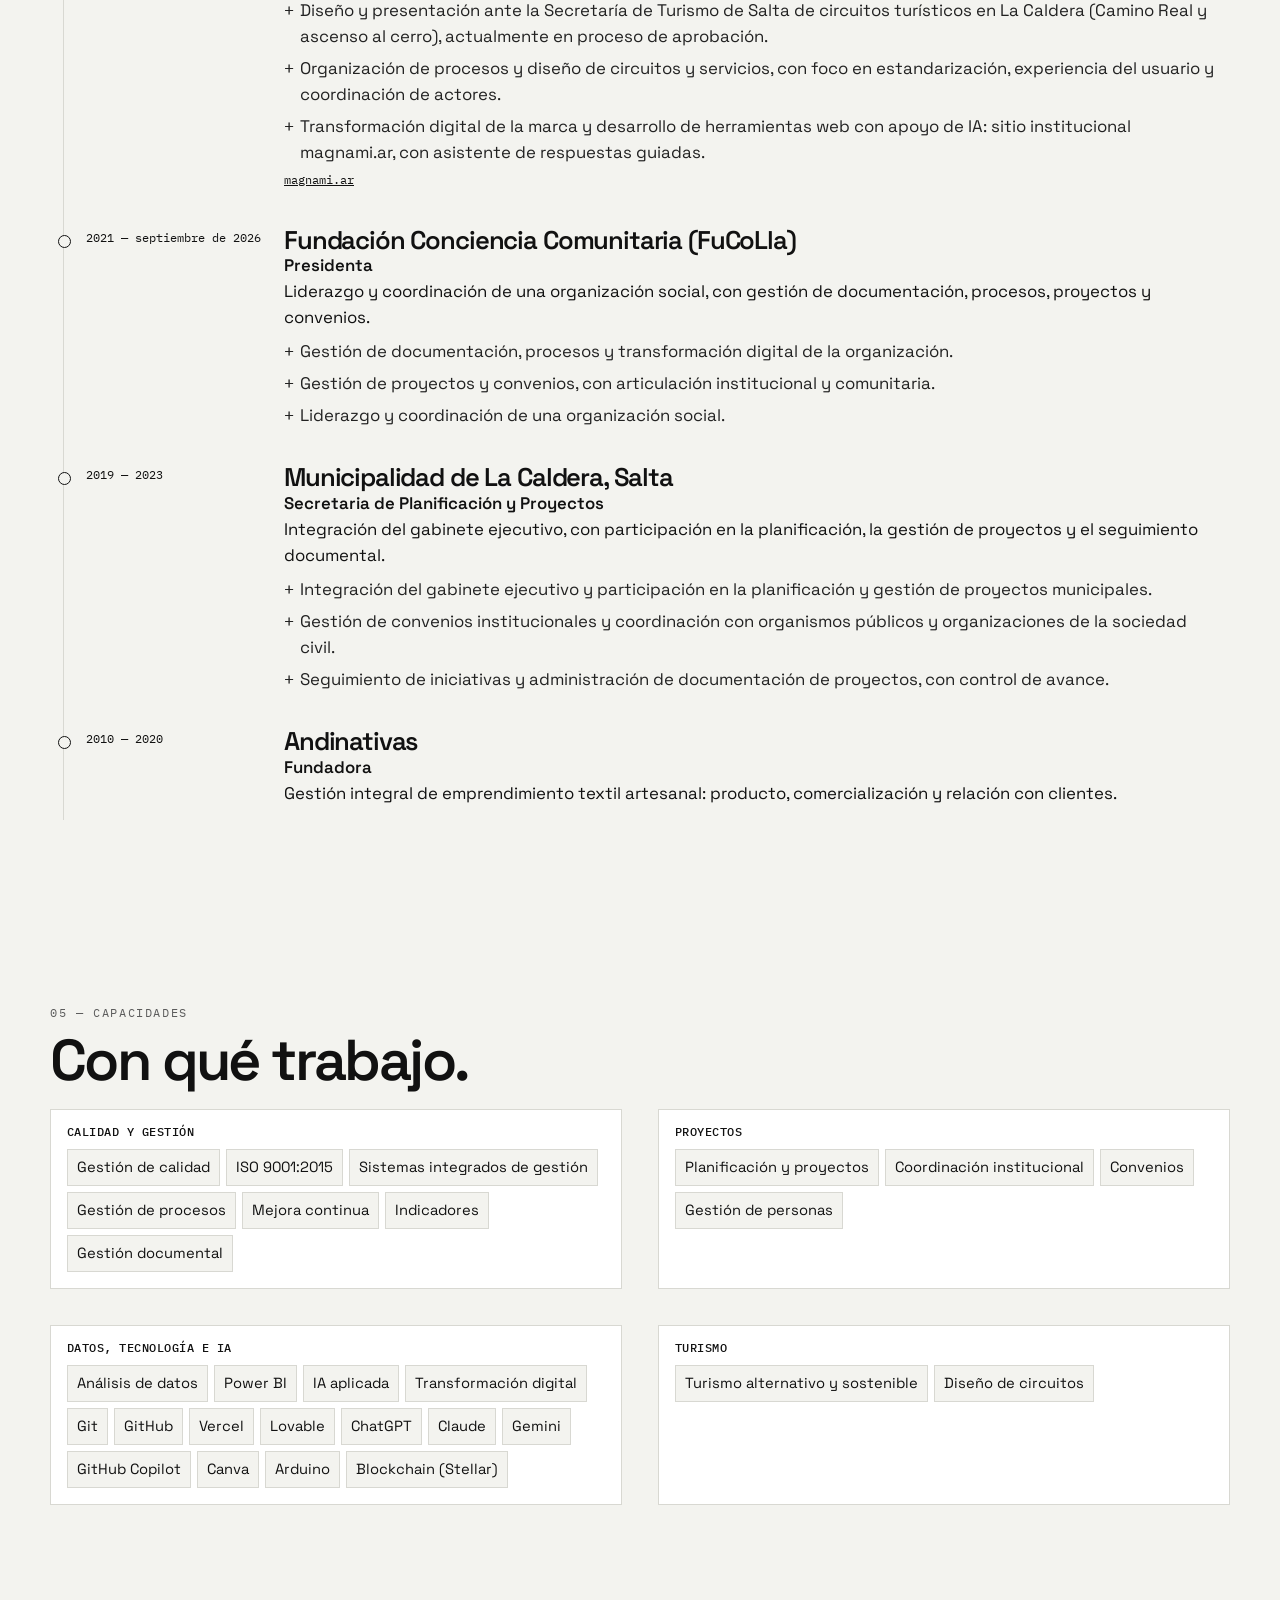
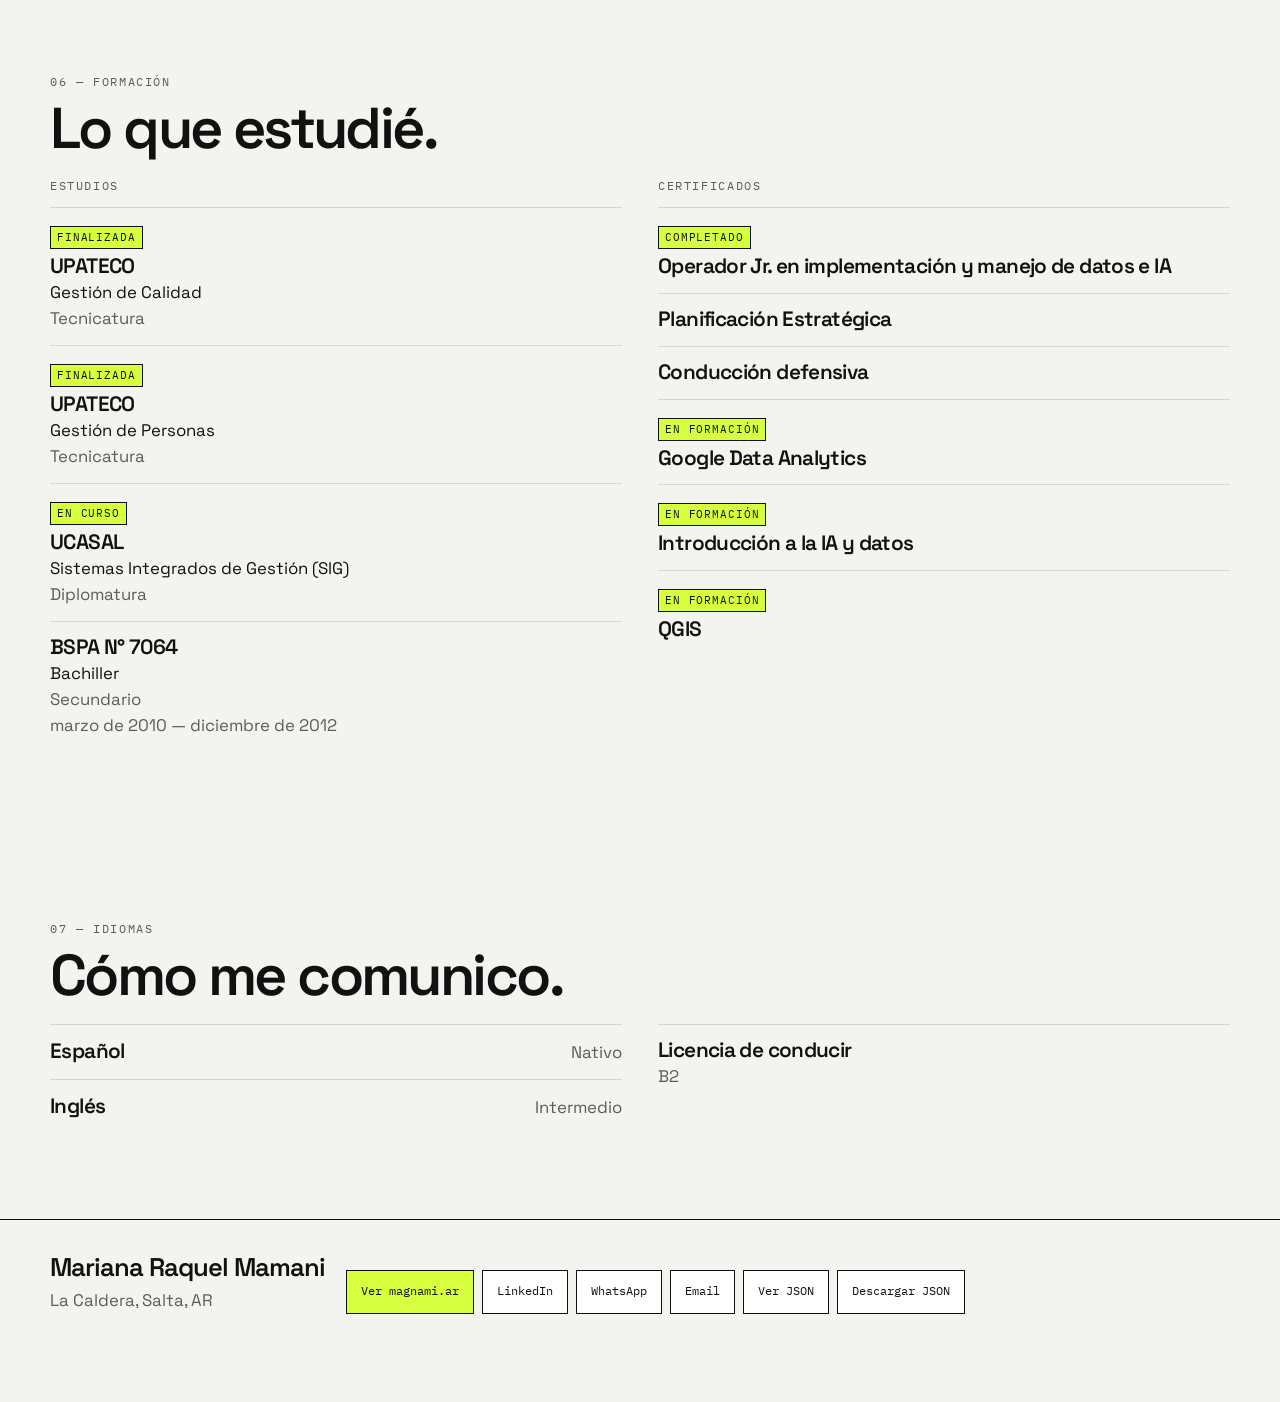
==== commit b2e65922: "Reemplazar la carta por la versión tech con motion. La raíz queda lista para GitHub Pages: hero tipo" ====
--- a/index.html
+++ b/index.html
@@ -6,8 +6,8 @@
   <title>Mariana Raquel Mamani · Gestión de Calidad, Proyectos y Tecnología</title>
   <meta name="description" content="Técnica en Gestión de Calidad y en Gestión de Personas. Fundadora de Grupo Marito S.A.S. (Magnami), La Caldera, Salta. Proyectos, tecnología aplicada e IA, y turismo.">
   <meta name="author" content="Mariana Raquel Mamani">
-  <meta name="theme-color" content="#061219">
-  <meta name="color-scheme" content="dark">
+  <meta name="theme-color" content="#f3f3ef">
+  <meta name="color-scheme" content="light">
   <link rel="canonical" href="https://maritosas.github.io/resume.json/">
   <meta property="og:locale" content="es_AR">
   <meta property="og:type" content="website">
@@ -17,176 +17,159 @@
   <meta property="og:url" content="https://maritosas.github.io/resume.json/">
   <meta name="twitter:card" content="summary">
   <meta name="twitter:title" content="Mariana Raquel Mamani · Gestión de Calidad, Proyectos y Tecnología">
-  <meta name="twitter:description" content="Técnica en Gestión de Calidad y en Gestión de Personas. Fundadora de Grupo Marito S.A.S. (Magnami), La Caldera, Salta. Proyectos, tecnología aplicada e IA, y turismo.">
+  <meta name="twitter:description" content="Técnica en Gestión de Calidad y en Gestión de Personas. Fundadora de Grupo Marito S.A.S. (Magnami), La Caldera, Salta.">
   <link rel="icon" href="favicon.svg" type="image/svg+xml">
   <link rel="preconnect" href="https://fonts.googleapis.com">
   <link rel="preconnect" href="https://fonts.gstatic.com" crossorigin>
-  <link href="https://fonts.googleapis.com/css2?family=Inter:wght@300;400;500;600&family=Playfair+Display:ital,wght@0,500;0,600;1,500;1,600&display=swap" rel="stylesheet">
+  <link href="https://fonts.googleapis.com/css2?family=IBM+Plex+Mono:wght@400;500&family=Space+Grotesk:wght@500;600;700&display=swap" rel="stylesheet">
   <link rel="stylesheet" href="styles.css">
-  <script type="application/ld+json" id="person-jsonld">
-  {
-    "@context": "https://schema.org",
-    "@type": "Person",
-    "name": "Mariana Raquel Mamani",
-    "url": "https://magnami.ar",
-    "email": "mariana@magnami.ar",
-    "telephone": "+54 387 462 4947"
-  }
-  </script>
 </head>
 <body>
   <a class="skip" href="#contenido">Saltar al contenido</a>
   <div class="progress" aria-hidden="true"><span id="progress"></span></div>
+  <div class="cursor" id="cursor" aria-hidden="true"></div>
 
   <header class="nav" id="top">
-    <div class="wrap nav-inner">
-      <a class="brand" href="#inicio">Mariana Mamani</a>
-      <button class="nav-toggle" type="button" aria-expanded="false" aria-controls="nav-menu">Menú</button>
-      <nav class="nav-menu" id="nav-menu" aria-label="Secciones">
+    <div class="shell nav-inner">
+      <a class="brand" href="#inicio"><b>MM</b><span>mariana</span></a>
+      <button class="toggle" type="button" aria-expanded="false" aria-controls="menu">Menú</button>
+      <nav class="menu" id="menu" aria-label="Secciones">
+        <a href="#perfil">Perfil</a>
+        <a href="#puente">Magnami</a>
         <a href="#proyectos">Proyectos</a>
         <a href="#trayectoria">Trayectoria</a>
         <a href="#capacidades">Capacidades</a>
         <a href="#formacion">Formación</a>
-        <a class="nav-cta" href="https://magnami.ar" target="_blank" rel="noopener noreferrer">magnami.ar</a>
+        <a class="menu-cta" href="https://magnami.ar" target="_blank" rel="noopener noreferrer">magnami.ar</a>
       </nav>
     </div>
   </header>
 
   <main id="contenido">
-    <section class="hero" id="inicio" aria-labelledby="hero-name">
-      <div class="wrap hero-grid">
+    <section class="hero" id="inicio" aria-labelledby="name">
+      <div class="shell hero-grid">
         <div class="hero-copy">
-          <p class="eyebrow" id="hero-kicker"><span>Carta de presentación</span></p>
-          <h1 id="hero-name">Mariana Raquel Mamani</h1>
-          <p class="hero-label" id="hero-label">Gestión de Calidad · Proyectos · Tecnología aplicada e IA · Turismo</p>
-          <p class="hero-summary" id="hero-summary"></p>
-          <div class="actions" aria-label="Contacto y enlaces">
-            <a class="btn btn-gold" id="link-web" href="https://magnami.ar" target="_blank" rel="noopener noreferrer">Ver magnami.ar</a>
-            <a class="btn btn-line" id="link-in" href="https://linkedin.com/in/marianamamani" target="_blank" rel="noopener noreferrer">LinkedIn</a>
-            <a class="btn btn-line" id="link-wa" href="https://wa.me/543874624947" target="_blank" rel="noopener noreferrer">WhatsApp</a>
-            <a class="btn btn-line" id="link-mail" href="mailto:mariana@magnami.ar">Email</a>
-            <a class="btn btn-quiet" id="link-json" href="resume.json" target="_blank" rel="noopener noreferrer">Ver JSON</a>
-            <a class="btn btn-quiet" id="link-download" href="resume.json" download="resume.json">Descargar JSON</a>
-          </div>
+          <p class="terminal" aria-hidden="true"><span class="prompt">~/</span><span id="typed"></span><span class="caret"></span></p>
+          <p class="sr-only">Calidad que se mide. Procesos que se ordenan. Tecnología e IA aplicadas. Turismo desde La Caldera.</p>
+          <h1 id="name"></h1>
+          <p class="label" id="label"></p>
+          <p class="voice">Ordeno procesos, aplico tecnología y diseño experiencias.</p>
+          <div class="actions" id="actions" aria-label="Contacto y enlaces"></div>
         </div>
+        <div class="field" id="field">
+          <canvas id="plot" aria-hidden="true"></canvas>
+          <p class="field-label" id="field-label">La Caldera</p>
+        </div>
+      </div>
+    </section>
 
-        <aside class="panel" aria-label="Ecosistema y contacto">
-          <p class="panel-kicker">Ecosistema</p>
-          <ol class="eco">
-            <li>
-              <b>Grupo Marito S.A.S.</b>
-              <span>La empresa</span>
-            </li>
-            <li>
-              <b>Magnami</b>
-              <span>Identidad institucional · magnami.ar</span>
-            </li>
-            <li>
-              <b>Moxotoro</b>
-              <span>Proyecto de turismo dentro de ese ecosistema</span>
-            </li>
-          </ol>
-          <dl class="ficha" id="ficha">
-            <div><dt>Lugar</dt><dd id="ficha-lugar">La Caldera, Salta, AR</dd></div>
-            <div><dt>Correo</dt><dd id="ficha-correo"><a href="mailto:mariana@magnami.ar">mariana@magnami.ar</a></dd></div>
-            <div><dt>Teléfono</dt><dd id="ficha-tel"><a href="tel:+543874624947">+54 387 462 4947</a></dd></div>
-          </dl>
-          <p class="updated" id="updated" hidden></p>
-        </aside>
+    <div class="marquee" aria-hidden="true">
+      <div class="marquee-track" id="marquee"></div>
+    </div>
+
+    <section class="section" id="perfil" aria-labelledby="perfil-title">
+      <div class="shell perfil-grid">
+        <div>
+          <p class="kicker">01 — Perfil</p>
+          <h2 id="perfil-title">Trabajo desde La Caldera.</h2>
+          <p class="summary" id="summary"></p>
+        </div>
+        <dl class="spec" id="spec"></dl>
+      </div>
+    </section>
+
+    <section class="bridge" id="puente" aria-labelledby="bridge-title">
+      <div class="shell">
+        <p class="kicker">02 — Grupo Marito S.A.S. / Magnami</p>
+        <h2 id="bridge-title">Grupo Marito S.A.S. es la empresa. Magnami es la identidad institucional. Moxotoro es un proyecto de turismo.</h2>
+        <div class="trio">
+          <article>
+            <span>Empresa</span>
+            <b>Grupo Marito S.A.S.</b>
+          </article>
+          <article>
+            <span>Identidad institucional</span>
+            <b>Magnami</b>
+            <a href="https://magnami.ar" target="_blank" rel="noopener noreferrer">magnami.ar</a>
+          </article>
+          <article>
+            <span>Proyecto de turismo</span>
+            <b>Moxotoro</b>
+          </article>
+        </div>
+        <a class="btn btn-lime btn-xl" href="https://magnami.ar" target="_blank" rel="noopener noreferrer">Ver magnami.ar</a>
       </div>
     </section>
 
     <section class="section" id="proyectos" aria-labelledby="proyectos-title">
-      <div class="wrap">
-        <header class="section-head" data-reveal>
-          <p class="eyebrow"><span>01</span></p>
-          <h2 id="proyectos-title">Proyectos</h2>
-          <p class="section-lead">Piezas del ecosistema de Grupo Marito S.A.S. Magnami es la identidad institucional; Moxotoro, un proyecto de turismo.</p>
-        </header>
-        <div class="filters" id="project-filters" role="toolbar" aria-label="Filtrar proyectos" data-reveal></div>
-        <p class="visually-hidden" id="filter-status" aria-live="polite"></p>
-        <div class="project-grid" id="project-grid"></div>
+      <div class="shell">
+        <p class="kicker">03 — Proyectos</p>
+        <h2 id="proyectos-title">Lo que estoy armando.</h2>
+        <div class="filters" id="filters" role="toolbar" aria-label="Filtrar proyectos"></div>
+        <div class="cards" id="projects"></div>
       </div>
     </section>
 
-    <section class="section section-alt" id="trayectoria" aria-labelledby="trayectoria-title">
-      <div class="wrap">
-        <header class="section-head" data-reveal>
-          <p class="eyebrow"><span>02</span></p>
-          <h2 id="trayectoria-title">Trayectoria</h2>
-        </header>
-        <div class="timeline" id="work-list"></div>
+    <section class="section section-tight" id="trayectoria" aria-labelledby="trayectoria-title">
+      <div class="shell">
+        <p class="kicker">04 — Trayectoria</p>
+        <h2 id="trayectoria-title">Dónde estuve.</h2>
+        <div class="timeline" id="timeline">
+          <div class="rail" aria-hidden="true"><span id="rail-fill"></span></div>
+          <div id="work"></div>
+        </div>
       </div>
     </section>
 
     <section class="section" id="capacidades" aria-labelledby="capacidades-title">
-      <div class="wrap">
-        <header class="section-head" data-reveal>
-          <p class="eyebrow"><span>03</span></p>
-          <h2 id="capacidades-title">Capacidades</h2>
-        </header>
-        <div class="skill-grid" id="skill-grid"></div>
+      <div class="shell">
+        <p class="kicker">05 — Capacidades</p>
+        <h2 id="capacidades-title">Con qué trabajo.</h2>
+        <div class="groups" id="skills"></div>
       </div>
     </section>
 
-    <section class="section section-alt" id="formacion" aria-labelledby="formacion-title">
-      <div class="wrap">
-        <header class="section-head" data-reveal>
-          <p class="eyebrow"><span>04</span></p>
-          <h2 id="formacion-title">Formación</h2>
-        </header>
+    <section class="section" id="formacion" aria-labelledby="formacion-title">
+      <div class="shell">
+        <p class="kicker">06 — Formación</p>
+        <h2 id="formacion-title">Lo que estudié.</h2>
         <div class="split">
           <div>
-            <h3 class="block-title" data-reveal>Estudios</h3>
-            <div class="stack" id="education-list"></div>
+            <p class="block">Estudios</p>
+            <div id="education"></div>
           </div>
           <div>
-            <h3 class="block-title" data-reveal>Certificados</h3>
-            <div class="stack" id="certificate-list"></div>
+            <p class="block">Certificados</p>
+            <div id="certificates"></div>
           </div>
         </div>
       </div>
     </section>
 
     <section class="section" id="idiomas" aria-labelledby="idiomas-title">
-      <div class="wrap">
-        <header class="section-head" data-reveal>
-          <p class="eyebrow"><span>05</span></p>
-          <h2 id="idiomas-title">Idiomas y datos adicionales</h2>
-        </header>
-        <div class="extra-grid">
-          <div class="stack" id="language-list"></div>
-          <div class="stack" id="interest-list"></div>
+      <div class="shell">
+        <p class="kicker">07 — Idiomas</p>
+        <h2 id="idiomas-title">Cómo me comunico.</h2>
+        <div class="split">
+          <div id="languages"></div>
+          <div id="interests"></div>
         </div>
       </div>
     </section>
   </main>
 
-  <footer class="footer" id="contacto">
-    <div class="wrap footer-inner">
+  <footer class="footer">
+    <div class="shell footer-grid">
       <div>
         <p class="footer-name">Mariana Raquel Mamani</p>
-        <p class="footer-note" id="footer-place">La Caldera, Salta, AR</p>
+        <p class="muted" id="footer-place"></p>
       </div>
-      <div class="actions actions-footer">
-        <a class="btn btn-gold" href="https://magnami.ar" target="_blank" rel="noopener noreferrer">Ver magnami.ar</a>
-        <a class="btn btn-line" href="https://linkedin.com/in/marianamamani" target="_blank" rel="noopener noreferrer">LinkedIn</a>
-        <a class="btn btn-line" href="https://wa.me/543874624947" target="_blank" rel="noopener noreferrer">WhatsApp</a>
-        <a class="btn btn-line" href="mailto:mariana@magnami.ar">Email</a>
-        <a class="btn btn-quiet" href="resume.json" target="_blank" rel="noopener noreferrer">Ver JSON</a>
-        <a class="btn btn-quiet" href="resume.json" download="resume.json">Descargar JSON</a>
-      </div>
-      <p class="footer-meta">
-        <a href="https://github.com/MaritoSAS/resume.json">Repositorio</a>
-        <span aria-hidden="true">·</span>
-        <a href="https://github.com/MaritoSAS">GitHub</a>
-      </p>
+      <div class="actions" id="footer-actions" aria-label="Contacto"></div>
     </div>
   </footer>
 
-  <noscript>
-    <p class="noscript">Para ver la carta de presentación hace falta JavaScript. El archivo <a href="resume.json">resume.json</a> sigue disponible.</p>
-  </noscript>
+  <a class="wa" href="https://wa.me/543874624947" target="_blank" rel="noopener noreferrer">WhatsApp</a>
+  <noscript><p class="shell note">Para ver la página hace falta JavaScript. El archivo <a href="resume.json">resume.json</a> sigue disponible.</p></noscript>
   <script src="main.js" defer></script>
 </body>
 </html>
--- a/styles.css
+++ b/styles.css
@@ -1,869 +1,255 @@
-/* Carta de presentación · Mariana Raquel Mamani
-   Misma familia que magnami.ar: petróleo, dorado, Inter + Playfair.
-   Composición propia, de lectura, no réplica del sitio institucional. */
-
 :root {
-  --bg: #061219;
-  --bg-2: #081820;
-  --petrol: #0f3b4c;
-  --gold: #c9a24b;
-  --gold-2: #e9cf8a;
-  --gold-3: #b8913f;
-  --teal: #3fb8af;
-  --tx: #eef3f4;
-  --tx-2: #b9c8ce;
-  --tx-3: #8ea3ac;
-  --line: rgba(255, 255, 255, 0.08);
-  --line-gold: rgba(201, 162, 75, 0.4);
-  --serif: "Playfair Display", Georgia, "Times New Roman", serif;
-  --sans: Inter, system-ui, -apple-system, "Segoe UI", Roboto, sans-serif;
-  --wrap: 1120px;
+  --bg: #f3f3ef;
+  --ink: #111111;
+  --muted: #5c5c5c;
+  --line: #d8d8d2;
+  --lime: #d6ff3e;
+  --paper: #ffffff;
+  --sans: "Space Grotesk", "Segoe UI", sans-serif;
+  --mono: "IBM Plex Mono", ui-monospace, monospace;
+  --nav: 62px;
   --ease: cubic-bezier(0.22, 0.8, 0.2, 1);
-  --nav: 72px;
-}
-
-*,
-*::before,
-*::after { box-sizing: border-box; }
-
-html {
-  scroll-behavior: smooth;
-  scroll-padding-top: calc(var(--nav) + 12px);
-}
-
+}
+
+*, *::before, *::after { box-sizing: border-box; }
+html { scroll-behavior: smooth; scroll-padding-top: calc(var(--nav) + 12px); }
 body {
   margin: 0;
-  background:
-    radial-gradient(900px 480px at 100% -10%, rgba(15, 59, 76, 0.85), transparent 60%),
-    radial-gradient(640px 420px at -10% 30%, rgba(201, 162, 75, 0.08), transparent 55%),
-    var(--bg);
-  color: var(--tx);
+  background: var(--bg);
+  color: var(--ink);
   font-family: var(--sans);
-  font-weight: 400;
-  font-size: 1.02rem;
-  line-height: 1.65;
+  font-size: 1.05rem;
+  line-height: 1.55;
   -webkit-font-smoothing: antialiased;
 }
-
 img { max-width: 100%; }
-
 a { color: inherit; }
-
-h1, h2, h3 {
-  margin: 0;
-  font-family: var(--serif);
-  font-weight: 500;
-  letter-spacing: -0.015em;
-  line-height: 1.08;
-}
-
+h1, h2, h3 { margin: 0; font-weight: 600; letter-spacing: -0.045em; line-height: 0.92; }
 p { margin: 0; }
-
-button, a { -webkit-tap-highlight-color: transparent; }
-
-:focus-visible {
-  outline: 2px solid var(--gold-2);
-  outline-offset: 3px;
-}
-
-::selection {
-  background: rgba(201, 162, 75, 0.35);
-  color: #fff;
-}
-
+button { font: inherit; color: inherit; background: none; border: 0; cursor: pointer; }
+:focus-visible { outline: 2px solid var(--ink); outline-offset: 3px; }
+::selection { background: var(--lime); color: var(--ink); }
+
+.sr-only {
+  position: absolute; width: 1px; height: 1px; padding: 0; margin: -1px;
+  overflow: hidden; clip: rect(0, 0, 0, 0); white-space: nowrap; border: 0;
+}
 .skip {
-  position: fixed;
-  left: 16px;
-  top: -60px;
-  z-index: 200;
-  background: var(--gold);
-  color: #0a1a22;
-  padding: 10px 14px;
-  border-radius: 10px;
-  font-weight: 600;
-  text-decoration: none;
-}
-
+  position: fixed; left: 12px; top: -48px; z-index: 80;
+  background: var(--lime); color: var(--ink); padding: 8px 12px; text-decoration: none; font-weight: 600;
+}
 .skip:focus { top: 12px; }
-
-.visually-hidden {
-  position: absolute;
-  width: 1px;
-  height: 1px;
-  padding: 0;
-  margin: -1px;
-  overflow: hidden;
-  clip: rect(0, 0, 0, 0);
-  white-space: nowrap;
-  border: 0;
-}
-
-.wrap {
-  width: min(var(--wrap), calc(100% - 40px));
-  margin-inline: auto;
-}
-
-.progress {
-  position: fixed;
-  inset: 0 0 auto;
-  height: 2px;
-  z-index: 120;
-  pointer-events: none;
-  background: rgba(255, 255, 255, 0.04);
-}
-
+.shell { width: min(1180px, calc(100% - 40px)); margin: 0 auto; }
+.muted { color: var(--muted); }
+.kicker, .block {
+  font-family: var(--mono); font-size: 0.72rem; letter-spacing: 0.14em;
+  text-transform: uppercase; color: var(--muted); margin-bottom: 12px;
+}
+
+.progress { position: fixed; inset: 0 0 auto; height: 3px; z-index: 40; background: transparent; pointer-events: none; }
 .progress span {
-  display: block;
-  height: 100%;
-  width: 100%;
-  transform-origin: 0 50%;
-  transform: scaleX(0);
-  background: linear-gradient(90deg, var(--teal), var(--gold) 55%, var(--gold-2));
-}
-
-/* Nav */
+  display: block; height: 100%; width: 100%; transform: scaleX(0); transform-origin: 0 50%;
+  background: var(--lime); box-shadow: 0 0 0 1px rgba(17, 17, 17, 0.2);
+}
+
+.cursor {
+  display: none; position: fixed; left: 0; top: 0; z-index: 50; width: 14px; height: 14px;
+  margin: 0; border-radius: 50%; border: 1.5px solid var(--ink); background: var(--lime);
+  pointer-events: none; transform: translate(-50%, -50%);
+}
+html.has-cursor .cursor { display: block; }
 
 .nav {
-  position: sticky;
-  top: 0;
-  z-index: 40;
-  height: var(--nav);
-  display: flex;
-  align-items: center;
-  transition: background 0.35s var(--ease), border-color 0.35s var(--ease);
-  border-bottom: 1px solid transparent;
-}
-
-.nav.is-stuck {
-  background: rgba(6, 18, 25, 0.82);
-  backdrop-filter: blur(16px);
-  border-bottom-color: rgba(201, 162, 75, 0.18);
-}
-
-.nav-inner {
-  display: flex;
-  align-items: center;
-  justify-content: space-between;
-  gap: 16px;
-}
-
-.brand {
-  font-family: var(--serif);
-  letter-spacing: 0.14em;
-  text-transform: uppercase;
-  text-decoration: none;
-  font-size: 0.95rem;
-  color: var(--tx);
-}
-
-.nav-menu {
-  display: flex;
-  align-items: center;
-  gap: 4px;
-}
-
-.nav-menu a {
-  text-decoration: none;
-  color: var(--tx-2);
-  font-size: 0.92rem;
-  padding: 8px 12px;
-  border-radius: 999px;
-  transition: color 0.25s var(--ease), background 0.25s var(--ease);
-}
-
-.nav-menu a:hover,
-.nav-menu a[aria-current="true"] {
-  color: #fff;
-  background: rgba(255, 255, 255, 0.06);
-}
-
-.nav-cta {
-  color: var(--gold-2) !important;
-  border: 1px solid var(--line-gold);
-}
-
-.nav-toggle {
-  display: none;
-  min-height: 44px;
-  padding: 0 14px;
-  border-radius: 999px;
-  border: 1px solid var(--line-gold);
-  background: transparent;
-  color: var(--gold-2);
-  font: inherit;
-  font-size: 0.92rem;
-  cursor: pointer;
-}
-
-/* Hero */
-
-.hero {
-  padding: 28px 0 72px;
-}
-
-.hero-grid {
-  display: grid;
-  gap: 28px;
-}
-
-.eyebrow {
-  display: flex;
-  align-items: center;
-  gap: 12px;
-  margin: 0 0 16px;
-  color: var(--gold);
-  font-size: 0.75rem;
-  font-weight: 600;
-  letter-spacing: 0.22em;
-  text-transform: uppercase;
-}
-
-.eyebrow span {
-  display: inline-flex;
-  align-items: center;
-  gap: 12px;
-}
-
-.eyebrow span::before {
-  content: "";
-  width: 28px;
-  height: 1px;
-  background: var(--gold);
-}
-
-.hero-copy h1,
-#hero-name {
-  font-size: clamp(2.55rem, 6.4vw, 4.85rem);
-  color: #fff;
-  max-width: 9.2em;
-  text-wrap: balance;
-}
-
-.hero-label {
-  margin-top: 18px;
-  max-width: 38rem;
-  color: var(--gold-2);
-  font-family: var(--serif);
-  font-style: italic;
-  font-size: clamp(1.15rem, 2vw, 1.45rem);
-  line-height: 1.35;
-}
-
-.hero-summary {
-  margin-top: 18px;
-  max-width: 42rem;
-  color: var(--tx-2);
-  font-weight: 300;
-  font-size: 1.05rem;
-}
-
-.actions {
-  display: flex;
-  flex-wrap: wrap;
-  gap: 10px;
-  margin-top: 28px;
-}
-
+  position: sticky; top: 0; z-index: 20; height: var(--nav);
+  display: flex; align-items: center;
+  background: rgba(243, 243, 239, 0.9);
+  backdrop-filter: blur(14px);
+  border-bottom: 1px solid var(--line);
+}
+.nav-inner { display: flex; align-items: center; justify-content: space-between; gap: 16px; width: min(1180px, calc(100% - 40px)); }
+.brand { display: inline-flex; align-items: center; gap: 8px; text-decoration: none; font-family: var(--mono); font-size: 0.78rem; }
+.brand b { background: var(--lime); color: var(--ink); padding: 3px 6px; font-weight: 500; }
+.menu { display: flex; align-items: center; gap: 2px; }
+.menu a { text-decoration: none; font-family: var(--mono); font-size: 0.74rem; color: var(--muted); padding: 8px 8px; }
+.menu a:hover, .menu a[aria-current="true"] { color: var(--ink); background: var(--lime); }
+.menu-cta { border: 1px solid var(--ink); color: var(--ink) !important; }
+.toggle { display: none; min-height: 40px; padding: 0 12px; border: 1px solid var(--ink); font-family: var(--mono); font-size: 0.75rem; }
+
+.hero { min-height: calc(100vh - var(--nav)); min-height: calc(100dvh - var(--nav)); display: flex; align-items: stretch; padding: 28px 0 36px; }
+.hero-grid { display: grid; gap: 28px; align-items: stretch; width: min(1180px, calc(100% - 40px)); flex: 1; }
+.hero-copy { align-self: center; }
+.terminal { font-family: var(--mono); font-size: 0.82rem; min-height: 1.4em; margin-bottom: 16px; color: var(--ink); }
+.prompt { color: var(--muted); margin-right: 8px; }
+.caret { display: inline-block; width: 8px; height: 1em; background: var(--lime); margin-left: 2px; vertical-align: text-bottom; border: 1px solid var(--ink); animation: blink 1s steps(1) infinite; }
+@keyframes blink { 50% { opacity: 0; } }
+#name { font-size: clamp(3.4rem, 7.4vw, 6.8rem); max-width: 8.2em; text-wrap: balance; }
+.mask { display: inline-block; overflow: hidden; vertical-align: top; line-height: 0.92; padding-bottom: 0.08em; }
+.word { display: inline-block; animation: rise 0.9s var(--ease) both; animation-delay: calc(var(--i, 0) * 90ms); }
+@keyframes rise { from { transform: translateY(110%); } to { transform: none; } }
+.label { margin-top: 18px; max-width: 28em; font-family: var(--mono); font-size: 0.82rem; line-height: 1.45; color: var(--muted); }
+.voice { margin-top: 16px; max-width: 16em; font-size: clamp(1.45rem, 2.2vw, 2rem); font-weight: 500; letter-spacing: -0.04em; line-height: 1.15; }
+.actions { display: flex; flex-wrap: wrap; gap: 8px; margin-top: 22px; }
 .btn {
-  display: inline-flex;
-  align-items: center;
-  justify-content: center;
-  min-height: 48px;
-  padding: 0 18px;
-  border-radius: 999px;
-  text-decoration: none;
-  font-weight: 600;
-  font-size: 0.95rem;
-  letter-spacing: 0.01em;
-  border: 1px solid transparent;
-  transition: transform 0.35s var(--ease), background 0.3s var(--ease), border-color 0.3s var(--ease), box-shadow 0.35s var(--ease);
-}
-
-.btn:hover { transform: translateY(-2px); }
-
-.btn-gold {
-  color: #0a1a22;
-  background: linear-gradient(100deg, #b8913f, #ebd08c 48%, #c9a24b);
-  box-shadow: 0 10px 28px -12px rgba(201, 162, 75, 0.7);
-}
-
-.btn-gold:hover {
-  box-shadow: 0 16px 32px -12px rgba(201, 162, 75, 0.85);
-}
-
-.btn-line {
-  color: var(--tx);
-  background: rgba(255, 255, 255, 0.04);
-  border-color: rgba(233, 207, 138, 0.45);
-}
-
-.btn-line:hover {
-  background: rgba(201, 162, 75, 0.12);
-  border-color: var(--gold-2);
-}
-
-.btn-quiet {
-  color: var(--tx-2);
-  background: transparent;
-  border-color: var(--line);
-}
-
-.btn-quiet:hover {
-  color: #fff;
-  border-color: rgba(255, 255, 255, 0.28);
-}
-
-.panel {
-  border-radius: 24px;
-  border: 1px solid var(--line);
-  background:
-    linear-gradient(180deg, rgba(255, 255, 255, 0.055), rgba(255, 255, 255, 0.02));
-  padding: 22px 22px 8px;
-  box-shadow: 0 30px 70px -40px rgba(0, 0, 0, 0.85);
-}
-
-.panel-kicker {
-  margin-bottom: 12px;
-  color: var(--tx-3);
-  font-size: 0.75rem;
-  font-weight: 600;
-  letter-spacing: 0.18em;
-  text-transform: uppercase;
-}
-
-.eco {
-  list-style: none;
-  margin: 0;
-  padding: 0;
-  display: grid;
-  gap: 0;
-}
-
-.eco li {
-  display: grid;
-  gap: 2px;
-  padding: 12px 0;
-  border-top: 1px solid var(--line);
-}
-
-.eco b {
-  font-weight: 600;
-  color: #fff;
-}
-
-.eco span {
-  color: var(--tx-3);
-  font-size: 0.92rem;
-}
-
-.ficha {
-  margin: 8px 0 0;
-}
-
-.ficha div {
-  display: grid;
-  grid-template-columns: 92px 1fr;
-  gap: 8px;
-  padding: 11px 0;
-  border-top: 1px solid var(--line);
-}
-
-.ficha dt {
-  color: var(--tx-3);
-  font-size: 0.82rem;
-  letter-spacing: 0.04em;
-}
-
-.ficha dd {
-  margin: 0;
-  overflow-wrap: anywhere;
-}
-
-.ficha a {
-  color: var(--gold-2);
-  text-decoration: none;
-}
-
-.ficha a:hover { text-decoration: underline; }
-
-.updated {
-  margin: 4px 0 16px;
-  color: var(--tx-3);
-  font-size: 0.85rem;
-}
-
-/* Sections */
-
-.section { padding: 72px 0; }
-
-.section-alt {
-  background: linear-gradient(180deg, transparent, rgba(8, 26, 36, 0.65) 12%, rgba(8, 26, 36, 0.65) 88%, transparent);
-}
-
-.section-head { margin-bottom: 28px; max-width: 40rem; }
-
-.section h2 {
-  font-size: clamp(2rem, 4vw, 3.3rem);
-  color: #fff;
-}
-
-.section-lead {
-  margin-top: 12px;
-  color: var(--tx-2);
-  font-weight: 300;
-}
-
-.block-title {
-  margin-bottom: 14px;
-  font-family: var(--sans);
-  font-size: 0.78rem;
-  font-weight: 600;
-  letter-spacing: 0.16em;
-  text-transform: uppercase;
-  color: var(--gold);
-}
-
-.filters {
-  display: flex;
-  flex-wrap: wrap;
-  gap: 8px;
-  margin: -8px 0 18px;
-}
-
-.chip {
-  min-height: 40px;
-  padding: 0 14px;
-  border-radius: 999px;
-  border: 1px solid var(--line);
-  background: transparent;
-  color: var(--tx-2);
-  font: inherit;
-  font-size: 0.9rem;
-  cursor: pointer;
-  transition: border-color 0.25s var(--ease), background 0.25s var(--ease), color 0.25s var(--ease);
-}
-
-.chip:hover,
-.chip[aria-pressed="true"] {
-  color: #fff;
-  border-color: var(--line-gold);
-  background: rgba(201, 162, 75, 0.12);
-}
-
-.project-grid {
-  display: grid;
-  gap: 16px;
-}
-
-.card,
-.job,
-.skill-card,
-.item {
-  border-radius: 22px;
-  border: 1px solid var(--line);
-  background: linear-gradient(180deg, rgba(255, 255, 255, 0.045), rgba(255, 255, 255, 0.018));
-  transition: transform 0.4s var(--ease), border-color 0.35s var(--ease), box-shadow 0.4s var(--ease), opacity 0.35s var(--ease);
-}
-
+  display: inline-flex; align-items: center; justify-content: center;
+  min-height: 44px; padding: 0 14px;
+  border: 1px solid var(--ink); background: var(--paper); color: var(--ink);
+  text-decoration: none; font-family: var(--mono); font-size: 0.74rem;
+  transition: background 0.2s var(--ease), color 0.2s var(--ease), transform 0.2s var(--ease);
+}
+.btn:hover { background: var(--ink); color: #fff; }
+.btn-lime { background: var(--lime); }
+.btn-lime:hover { background: var(--ink); color: var(--lime); }
+.btn-xl { min-height: 58px; padding: 0 22px; font-family: var(--sans); font-size: 1.05rem; font-weight: 600; letter-spacing: -0.03em; }
+
+.field { position: relative; min-height: 460px; height: 100%; background: var(--paper); border: 1px solid var(--ink); overflow: hidden; }
+.field canvas { position: absolute; inset: 0; width: 100%; height: 100%; display: block; }
+.field-label {
+  position: absolute; left: 12px; bottom: 10px; z-index: 1;
+  font-family: var(--mono); font-size: 0.68rem; letter-spacing: 0.12em; text-transform: uppercase;
+  background: var(--lime); padding: 3px 6px; border: 1px solid var(--ink);
+}
+.field::before, .field::after {
+  content: ""; position: absolute; width: 12px; height: 12px; z-index: 1; pointer-events: none; border-color: var(--ink); border-style: solid;
+}
+.field::before { top: 8px; left: 8px; border-width: 1px 0 0 1px; }
+.field::after { right: 8px; top: 8px; border-width: 1px 1px 0 0; }
+
+.marquee { overflow: hidden; border-top: 1px solid var(--ink); border-bottom: 1px solid var(--ink); background: var(--ink); color: var(--lime); }
+.marquee-track { display: flex; width: max-content; animation: ticker 42s linear infinite; }
+.marquee-track > div { display: flex; align-items: center; }
+.marquee:hover .marquee-track { animation-play-state: paused; }
+.marquee span { font-family: var(--mono); font-size: 0.78rem; padding: 12px 0; white-space: nowrap; }
+.marquee i { display: inline-block; width: 7px; height: 7px; margin: 0 14px; background: var(--lime); vertical-align: middle; }
+@keyframes ticker { to { transform: translateX(-50%); } }
+
+.section { padding: 84px 0; }
+.section h2 { font-size: clamp(2.2rem, 4.5vw, 3.6rem); max-width: 14em; margin-bottom: 22px; }
+.summary { max-width: 40rem; font-size: 1.08rem; }
+.perfil-grid, .split { display: grid; gap: 28px; }
+.spec div { display: grid; grid-template-columns: 110px minmax(0, 1fr); gap: 8px; padding: 11px 0; border-top: 1px solid var(--line); font-family: var(--mono); font-size: 0.78rem; }
+.spec dt { color: var(--muted); }
+.spec dd { margin: 0; overflow-wrap: anywhere; }
+.spec a { text-decoration: none; border-bottom: 1px solid var(--lime); }
+
+.bridge { padding: 84px 0; border-top: 1px solid var(--ink); border-bottom: 1px solid var(--ink); background: var(--paper); }
+.bridge h2 { font-size: clamp(1.8rem, 3.4vw, 3rem); max-width: 18em; margin-bottom: 28px; }
+.trio { display: grid; gap: 10px; margin-bottom: 26px; }
+.trio article { border: 1px solid var(--line); padding: 16px; background: var(--bg); display: grid; gap: 4px; }
+.trio span { font-family: var(--mono); font-size: 0.7rem; letter-spacing: 0.12em; text-transform: uppercase; color: var(--muted); }
+.trio b { font-size: 1.35rem; letter-spacing: -0.04em; }
+.trio a { font-family: var(--mono); font-size: 0.78rem; width: max-content; background: var(--lime); color: var(--ink); text-decoration: none; padding: 2px 6px; border: 1px solid var(--ink); }
+
+.filters { display: flex; flex-wrap: wrap; gap: 6px; margin: -6px 0 16px; }
+.chip { min-height: 36px; padding: 0 12px; border: 1px solid var(--line); background: var(--paper); font-family: var(--mono); font-size: 0.72rem; }
+.chip:hover, .chip[aria-pressed="true"] { background: var(--lime); border-color: var(--ink); }
+.cards { display: grid; gap: 12px; perspective: 1000px; }
 .card {
-  padding: 24px;
-  display: flex;
-  flex-direction: column;
-  gap: 12px;
-  min-height: 100%;
-}
-
-.project-card:first-child { border-color: rgba(201, 162, 75, 0.38); }
-
-.card:hover,
-.skill-card:hover,
-.item:hover {
-  transform: translateY(-6px);
-  border-color: rgba(201, 162, 75, 0.45);
-  box-shadow: 0 22px 44px -28px rgba(0, 0, 0, 0.9);
-}
-
-.card.is-dim {
-  opacity: 0.38;
-  transform: none;
-  box-shadow: none;
-}
-
-.card-top {
-  display: flex;
-  flex-wrap: wrap;
-  gap: 8px;
-}
-
+  --rx: 0deg; --ry: 0deg;
+  position: relative; display: flex; flex-direction: column; gap: 10px;
+  min-height: 100%; padding: 20px; background: var(--paper); border: 1px solid var(--line);
+  transform: rotateX(var(--rx)) rotateY(var(--ry));
+  transform-style: preserve-3d;
+  transition: border-color 0.25s var(--ease), background 0.25s var(--ease);
+}
+.card:hover { border-color: var(--ink); }
+.card-top { display: flex; justify-content: space-between; gap: 8px; align-items: center; }
+.idx { font-family: var(--mono); font-size: 0.72rem; color: var(--muted); }
+.status { font-family: var(--mono); font-size: 0.68rem; letter-spacing: 0.06em; text-transform: uppercase; padding: 3px 7px; border: 1px solid var(--ink); background: var(--bg); }
+.status-live { background: var(--lime); }
+.card h3 { font-size: clamp(1.6rem, 2vw, 2.15rem); }
+.card p { color: #333; }
+.card .entity { margin-top: auto; color: var(--muted); font-family: var(--mono); font-size: 0.75rem; }
+.card a { font-family: var(--mono); font-size: 0.78rem; font-weight: 500; text-decoration: none; width: max-content; border-bottom: 1px solid var(--lime); }
+.card.is-dim { opacity: 0.38; }
+
+.timeline { position: relative; }
+.rail { position: absolute; left: 6px; top: 8px; bottom: 8px; width: 1px; background: var(--line); }
+.rail span { position: absolute; inset: 0 auto auto 0; width: 100%; height: 100%; background: var(--ink); transform: scaleY(0); transform-origin: top center; }
+.job {
+  position: relative; display: grid; gap: 8px;
+  margin: 0 0 8px 0; padding: 8px 8px 22px 32px;
+  background: transparent; border: 0; text-align: left; width: 100%;
+}
+.job .node {
+  position: absolute; left: 0; top: 14px; width: 13px; height: 13px; padding: 0; border-radius: 50%;
+  border: 1px solid var(--ink); background: var(--bg);
+}
+.job.is-active .node { background: var(--lime); }
+.job.is-active { background: rgba(214, 255, 62, 0.28); }
+.when { font-family: var(--mono); font-size: 0.75rem; }
+.job h3 { font-size: clamp(1.45rem, 2vw, 2rem); }
+.role { font-weight: 600; }
+.job ul { margin: 8px 0 0; padding: 0; list-style: none; display: grid; gap: 6px; }
+.job li { position: relative; padding-left: 16px; color: #222; }
+.job li::before { content: "+"; position: absolute; left: 0; font-family: var(--mono); }
+.job a { font-family: var(--mono); font-size: 0.78rem; }
+
+.groups { display: grid; gap: 10px; }
+.group { border: 1px solid var(--line); background: var(--paper); padding: 16px; }
+.group h3 { font-family: var(--mono); font-size: 0.78rem; font-weight: 500; letter-spacing: 0.04em; text-transform: uppercase; margin-bottom: 12px; }
+.tags { display: flex; flex-wrap: wrap; gap: 6px; }
 .tag {
-  display: inline-flex;
-  align-items: center;
-  min-height: 26px;
-  padding: 0 10px;
-  border-radius: 999px;
-  border: 1px solid var(--line);
-  color: var(--tx-2);
-  font-size: 0.75rem;
-  letter-spacing: 0.04em;
-}
-
-.tag-live {
-  color: var(--gold-2);
-  border-color: var(--line-gold);
-}
-
-.tag-wip {
-  color: #b7ebe6;
-  border-color: rgba(63, 184, 175, 0.45);
-}
-
-.card h3 {
-  font-size: clamp(1.55rem, 2vw, 2rem);
-  color: #fff;
-}
-
-.card p { color: var(--tx-2); font-weight: 300; }
-
-.card-meta {
-  margin-top: auto;
-  display: flex;
-  flex-wrap: wrap;
-  align-items: center;
-  justify-content: space-between;
-  gap: 10px;
-  padding-top: 8px;
-}
-
-.entity {
-  color: var(--tx-3);
-  font-size: 0.88rem;
-}
-
-.card-link {
-  color: var(--gold-2);
-  text-decoration: none;
-  font-weight: 600;
-  font-size: 0.92rem;
-  overflow-wrap: anywhere;
-}
-
-.card-link span {
-  display: inline-block;
-  transition: transform 0.35s var(--ease);
-}
-
-.card:hover .card-link span { transform: translateX(4px); }
-
-.pills {
-  display: flex;
-  flex-wrap: wrap;
-  gap: 8px;
-}
-
-/* Timeline */
-
-.timeline {
-  display: grid;
-  gap: 14px;
-  position: relative;
-}
-
-.job {
-  padding: 22px 22px 22px 26px;
-  position: relative;
-}
-
-.job::before {
-  content: "";
-  position: absolute;
-  left: 0;
-  top: 22px;
-  bottom: 22px;
-  width: 2px;
-  background: rgba(201, 162, 75, 0.28);
-}
-
-.job.is-active::before { background: var(--gold); }
-
-.when {
-  color: var(--gold-2);
-  font-family: var(--serif);
-  font-style: italic;
-  margin-bottom: 6px;
-}
-
-.job h3 {
-  font-size: clamp(1.45rem, 2vw, 1.9rem);
-  color: #fff;
-}
-
-.role {
-  margin-top: 4px;
-  color: var(--tx);
-  font-weight: 500;
-}
-
-.where {
-  margin-top: 2px;
-  color: var(--tx-3);
-  font-size: 0.92rem;
-}
-
-.job .summary {
-  margin-top: 12px;
-  color: var(--tx-2);
-  font-weight: 300;
-}
-
-.job ul {
-  margin: 12px 0 0;
-  padding: 0;
-  list-style: none;
-  display: grid;
-  gap: 8px;
-}
-
-.job li {
-  position: relative;
-  padding-left: 16px;
-  color: var(--tx-2);
-}
-
-.job li::before {
-  content: "";
-  position: absolute;
-  left: 0;
-  top: 0.7em;
-  width: 7px;
-  height: 1px;
-  background: var(--gold);
-}
-
-.job-link {
-  display: inline-block;
-  margin-top: 12px;
-  color: var(--gold-2);
-  text-decoration: none;
-  font-weight: 600;
-}
-
-.job-link:hover { text-decoration: underline; }
-
-/* Skills */
-
-.skill-grid,
-.split,
-.extra-grid {
-  display: grid;
-  gap: 16px;
-}
-
-.skill-card,
-.item { padding: 22px; }
-
-.skill-card h3,
-.item h3 {
-  font-size: 1.35rem;
-  color: #fff;
-  margin-bottom: 14px;
-}
-
-.pill {
-  display: inline-flex;
-  align-items: center;
-  min-height: 34px;
-  padding: 0 12px;
-  border-radius: 999px;
-  background: rgba(255, 255, 255, 0.04);
-  border: 1px solid var(--line);
-  color: var(--tx);
-  font-size: 0.9rem;
-  transition: border-color 0.25s var(--ease), background 0.25s var(--ease);
-}
-
-.pill:hover {
-  border-color: var(--line-gold);
-  background: rgba(201, 162, 75, 0.1);
-}
-
-.badge {
-  display: inline-flex;
-  align-items: center;
-  min-height: 26px;
-  margin-bottom: 8px;
-  padding: 0 10px;
-  border-radius: 999px;
-  font-size: 0.75rem;
-  letter-spacing: 0.04em;
-  border: 1px solid var(--line);
-  color: var(--tx-2);
-}
-
-.badge-course,
-.badge-train {
-  color: #b7ebe6;
-  border-color: rgba(63, 184, 175, 0.45);
-}
-
-.badge-done {
-  color: var(--gold-2);
-  border-color: var(--line-gold);
-}
-
-.item .area { color: var(--tx-2); }
-
-.item .meta {
-  margin-top: 6px;
-  color: var(--tx-3);
-  font-size: 0.92rem;
-}
-
-.lang {
-  display: flex;
-  justify-content: space-between;
-  gap: 12px;
-  align-items: baseline;
-}
-
-.lang b { font-family: var(--serif); font-size: 1.45rem; font-weight: 500; color: #fff; }
-
-.lang span { color: var(--gold-2); font-style: italic; font-family: var(--serif); }
-
-/* Footer */
-
-.footer {
-  padding: 28px 0 48px;
-  border-top: 1px solid var(--line);
-}
-
-.footer-inner { display: grid; gap: 18px; }
-
-.footer-name {
-  font-family: var(--serif);
-  font-size: 1.4rem;
-  color: #fff;
-}
-
-.footer-note,
-.footer-meta { color: var(--tx-3); font-size: 0.92rem; }
-
-.footer-meta a { color: var(--gold-2); }
-
-.actions-footer { margin-top: 0; }
-
-.noscript {
-  margin: 24px auto 48px;
-  width: min(var(--wrap), calc(100% - 40px));
-  color: var(--tx-2);
-}
-
-.error {
-  margin-top: 16px;
-  color: #f0c7c7;
-}
-
-/* Reveal only when motion is welcome */
+  border: 1px solid var(--line); background: var(--bg); padding: 6px 9px; font-size: 0.92rem;
+  transition: background 0.2s var(--ease), border-color 0.2s var(--ease), transform 0.2s var(--ease);
+}
+.tag:hover { background: var(--lime); border-color: var(--ink); transform: translateY(-2px); }
+
+.item { padding: 14px 0; border-top: 1px solid var(--line); }
+.item h3 { font-size: 1.3rem; letter-spacing: -0.03em; line-height: 1.15; }
+.badge { display: inline-block; margin-bottom: 6px; font-family: var(--mono); font-size: 0.68rem; letter-spacing: 0.08em; text-transform: uppercase; background: var(--lime); border: 1px solid var(--ink); padding: 2px 6px; }
+.lang { display: flex; justify-content: space-between; gap: 12px; align-items: baseline; }
+.footer { padding: 28px 0 88px; border-top: 1px solid var(--ink); }
+.footer-grid { display: grid; gap: 16px; }
+.footer-name { font-size: 1.6rem; font-weight: 600; letter-spacing: -0.04em; }
+.note { padding: 20px 0 40px; }
+.wa {
+  position: fixed; right: 16px; bottom: 16px; z-index: 25;
+  display: inline-flex; align-items: center; min-height: 48px; padding: 0 16px;
+  background: var(--ink); color: var(--lime); text-decoration: none;
+  font-family: var(--mono); font-size: 0.75rem; border: 1px solid var(--ink);
+  transition: background 0.2s var(--ease), color 0.2s var(--ease);
+}
+.wa:hover { background: var(--lime); color: var(--ink); }
+.error { color: #8d1d1d; }
 
 @media (prefers-reduced-motion: no-preference) {
-  .js [data-reveal] {
-    opacity: 0;
-    transform: translateY(22px);
-    transition: opacity 0.8s var(--ease), transform 0.8s var(--ease);
-    transition-delay: calc(var(--d, 0) * 70ms);
-  }
-
-  .js [data-reveal].is-in {
-    opacity: 1;
-    transform: none;
-  }
-}
-
+  .js [data-reveal] { opacity: 0; transform: translateY(16px); transition: opacity 0.7s var(--ease), transform 0.7s var(--ease); }
+  .js [data-reveal].is-in { opacity: 1; transform: none; }
+}
 @media (prefers-reduced-motion: reduce) {
   html { scroll-behavior: auto; }
-
-  *,
-  *::before,
-  *::after {
-    animation: none !important;
-    transition: none !important;
+  *, *::before, *::after { animation: none !important; transition: none !important; }
+  .word { transform: none; }
+  .cursor, .caret { display: none !important; }
+  .tag:hover, .card { transform: none; }
+}
+html.reduce .word { animation: none; transform: none; }
+html.reduce .marquee-track { animation: none; }
+html.reduce .cursor { display: none !important; }
+
+@media (max-width: 860px) {
+  .toggle { display: inline-flex; align-items: center; }
+  .menu {
+    display: none; position: absolute; top: var(--nav); left: 16px; right: 16px;
+    flex-direction: column; align-items: stretch; background: var(--bg); border: 1px solid var(--ink);
   }
-
-  .btn:hover,
-  .card:hover,
-  .skill-card:hover,
-  .item:hover,
-  .card:hover .card-link span {
-    transform: none;
-  }
-}
-
-@media (max-width: 860px) {
-  .nav-toggle { display: inline-flex; }
-
-  .nav-menu {
-    display: none;
-    position: absolute;
-    top: calc(var(--nav) - 8px);
-    left: 20px;
-    right: 20px;
-    flex-direction: column;
-    align-items: stretch;
-    padding: 10px;
-    border-radius: 18px;
-    border: 1px solid rgba(201, 162, 75, 0.28);
-    background: rgba(6, 18, 25, 0.96);
-    box-shadow: 0 24px 50px -24px rgba(0, 0, 0, 0.8);
-  }
-
-  .nav-menu.is-open { display: flex; }
-
-  .nav-menu a { padding: 12px 14px; }
-}
-
+  .menu.is-open { display: flex; }
+  .menu a { padding: 12px 14px; }
+  .hero { min-height: 0; display: block; padding-top: 22px; }
+  .field { min-height: 220px; height: 220px; }
+  .shell, .nav-inner, .hero-grid { width: min(1180px, calc(100% - 32px)); }
+}
 @media (max-width: 420px) {
-  .wrap { width: min(var(--wrap), calc(100% - 32px)); }
-
-  .actions .btn {
-    flex: 1 1 calc(50% - 10px);
-    padding-inline: 10px;
-  }
-}
-
-@media (min-width: 900px) {
-  .hero { padding: 48px 0 96px; }
-
-  .hero-grid {
-    grid-template-columns: minmax(0, 1.35fr) minmax(280px, 0.78fr);
-    gap: 48px;
-    align-items: start;
-  }
-
-  .section { padding: 104px 0; }
-
-  .project-grid { grid-template-columns: 1fr 1fr; }
-
-  .project-card:first-child { border-color: rgba(201, 162, 75, 0.38); }
-
-  .skill-grid,
-  .split,
-  .extra-grid { grid-template-columns: 1fr 1fr; }
-
-  .timeline { margin-left: 8px; }
-
-  .footer-inner {
-    grid-template-columns: 240px 1fr;
-    align-items: end;
-  }
-
-  .footer-meta { grid-column: 1 / -1; }
-}
-
-@media (max-width: 720px) {
-  .brand { letter-spacing: 0.08em; font-size: 0.84rem; }
-}
-
-@media print {
-  body { background: #fff; color: #142028; }
-  .nav, .progress, .actions, .filters, .noscript { display: none !important; }
-  .card, .job, .skill-card, .item, .panel { break-inside: avoid; box-shadow: none; }
-}
+  .actions .btn { flex: 1 1 calc(50% - 8px); }
+  .spec div { grid-template-columns: 1fr; gap: 2px; }
+}
+@media (min-width: 980px) {
+  .hero-grid { grid-template-columns: minmax(0, 1.15fr) minmax(320px, 0.82fr); gap: 36px; }
+  .perfil-grid, .split, .groups { grid-template-columns: 1fr 1fr; gap: 36px; }
+  .trio { grid-template-columns: 1fr 1fr 1fr; }
+  .cards { grid-template-columns: 1fr 1fr; }
+  .job { grid-template-columns: 28px 190px minmax(0, 1fr); padding-left: 0; }
+  .job .node { position: relative; left: auto; top: 6px; justify-self: center; padding: 0; }
+  .rail { left: 13px; }
+  .footer-grid { grid-template-columns: 280px 1fr; align-items: end; }
+}
